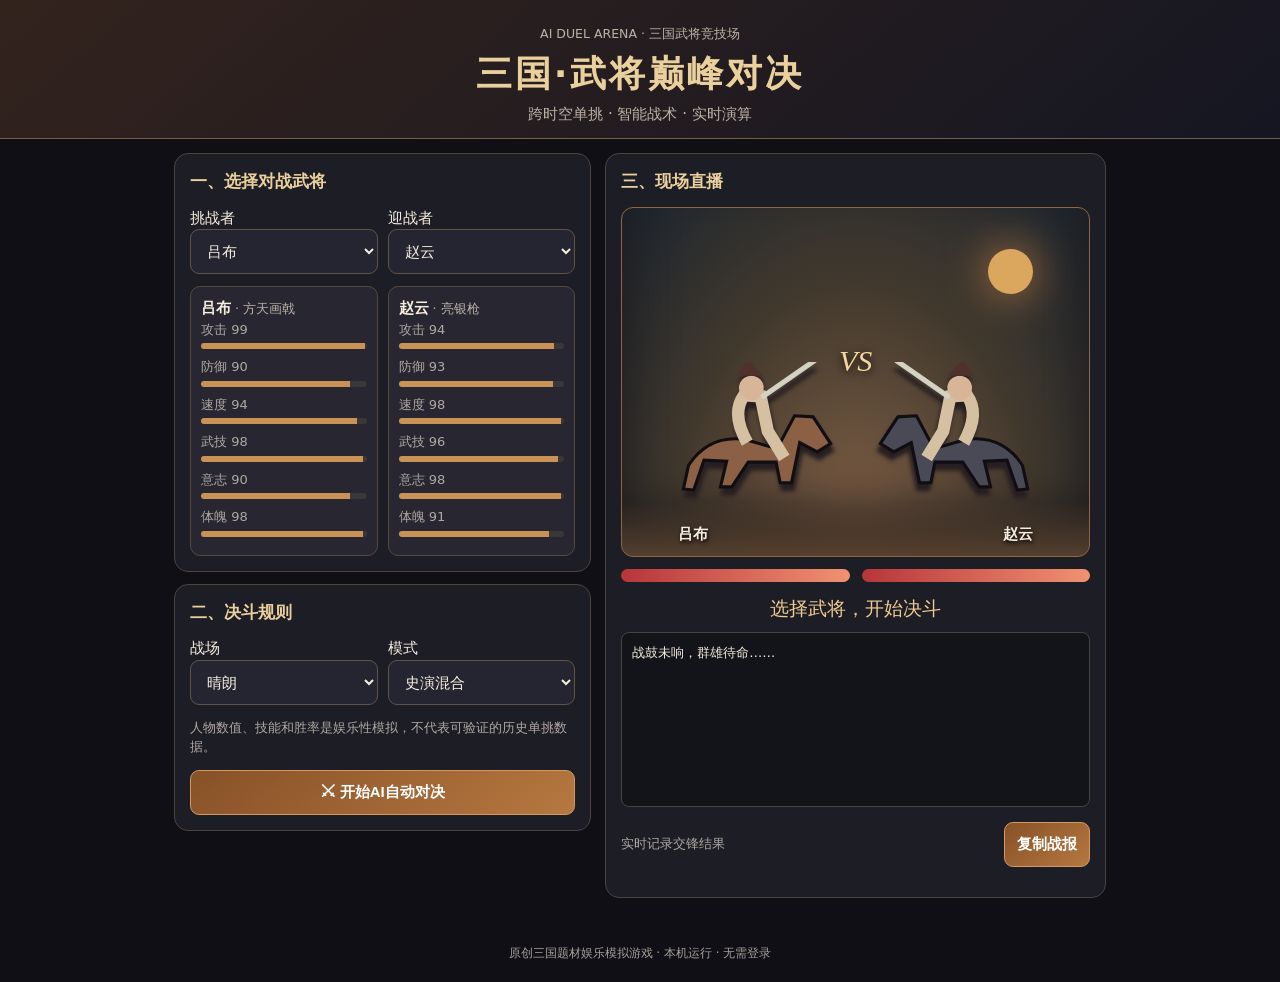
==== duel/index.html @ d3e24c06 "Publish Three Kingdoms AI duel mobile game under /duel" ====
<!doctype html><html lang="zh-CN"><meta charset="utf-8"><meta name="viewport" content="width=device-width,initial-scale=1,viewport-fit=cover"><meta name="theme-color" content="#101018"><title>三国·武将巅峰对决</title><style>
:root{color-scheme:dark;--gold:#ead09c;--edge:#716047}*{box-sizing:border-box}body{margin:0;background:#100f15;color:#f6eddf;font:15px/1.5 system-ui,"PingFang SC",sans-serif}header{padding:22px 16px 13px;text-align:center;background:linear-gradient(140deg,#33231d,#151622);border-bottom:1px solid var(--edge)}h1{font-size:clamp(24px,6vw,36px);margin:2px 0;color:var(--gold);letter-spacing:3px}small,.sub{color:#bcb3a5}.shell{max-width:960px;margin:auto;padding:14px}.panel{border:1px solid #4c433e;border-radius:14px;background:#1d1d26;padding:15px;margin-bottom:12px}h2{font-size:17px;margin:0 0 12px;color:var(--gold)}.pick{display:grid;grid-template-columns:1fr 1fr;gap:10px}select,button{width:100%;padding:12px;border-radius:9px;border:1px solid #615447;background:#252532;color:#f6eddf;font-size:15px}button{cursor:pointer;background:linear-gradient(140deg,#875128,#b67840);border-color:#d39960;color:#fff;font-weight:700}button:disabled{opacity:.5}.options{display:grid;grid-template-columns:repeat(2,1fr);gap:10px}.attrs{display:grid;grid-template-columns:repeat(2,1fr);gap:10px}.box{padding:10px;background:#272631;border:1px solid #55493e;border-radius:10px}.stat{height:6px;background:#3a3739;border-radius:8px;overflow:hidden;margin:4px 0 8px}.stat i{display:block;height:100%;background:#ca9255}.arena{position:relative;height:280px;overflow:hidden;border-radius:12px;border:1px solid #8c6840;background:radial-gradient(ellipse at 50% 100%,#866348,#42392d 55%,#1b242f);box-shadow:inset 0 -45px 50px #201b1b}.sun{position:absolute;right:12%;top:12%;width:45px;height:45px;background:#dba65d;border-radius:50%;box-shadow:0 0 45px #c78345}.mount{position:absolute;bottom:39px;width:130px;height:120px;transition:transform .22s}.left{left:10%}.right{right:10%;transform:scaleX(-1)}.mount svg{height:100%;width:100%;filter:drop-shadow(2px 7px 2px #261e20)}.mount.attack.left{transform:translateX(45px)}.mount.attack.right{transform:scaleX(-1) translateX(45px)}.mount.hit{filter:brightness(1.8) sepia(.3)}.dust{position:absolute;bottom:0;width:100%;height:54px;background:linear-gradient(transparent,#9c734b6b)}.vs{position:absolute;top:44%;left:50%;transform:translate(-50%,-50%);color:#f4d6a0;font:italic 30px Georgia,serif;text-shadow:0 2px 10px #000}.fightername{position:absolute;bottom:10px;font-weight:800;text-shadow:1px 2px 4px #000}.fightername.a{left:12%}.fightername.b{right:12%}.bars{display:grid;grid-template-columns:1fr 1fr;gap:12px;margin:12px 0}.hp{height:13px;background:#46383a;border-radius:10px;overflow:hidden}.hp i{display:block;height:100%;width:100%;background:linear-gradient(90deg,#b7353b,#f09271);transition:width .3s}.log{height:175px;overflow:auto;background:#12141a;border:1px solid #444;border-radius:8px;padding:10px;font-size:13px}.log p{margin:0 0 8px}.highlight{color:#f6cf91}.result{text-align:center;color:#f1cc92;font-size:19px;min-height:30px;margin:8px}.muted{color:#b0a9a2;font-size:13px}.row{display:flex;justify-content:space-between;gap:8px;align-items:center}.row button{width:auto}footer{text-align:center;padding:20px;color:#a6a09a;font-size:12px}@media(min-width:700px){.layout{display:grid;grid-template-columns:1fr 1.2fr;gap:14px}.arena{height:350px}.mount{width:175px;height:155px}}
</style><header><small>AI DUEL ARENA · 三国武将竞技场</small><h1>三国·武将巅峰对决</h1><div class="sub">跨时空单挑 · 智能战术 · 实时演算</div></header><main class="shell"><div class="layout"><section><div class="panel"><h2>一、选择对战武将</h2><div class="pick"><label>挑战者<select id="a"></select></label><label>迎战者<select id="b"></select></label></div><div class="attrs" id="attrs" style="margin-top:12px"></div></div><div class="panel"><h2>二、决斗规则</h2><div class="options"><label>战场<select id="weather"><option value="晴朗">晴朗</option><option value="风沙">风沙</option><option value="暴雨">暴雨</option><option value="雪原">雪原</option></select></label><label>模式<select id="mode"><option value="史演混合">史演混合</option><option value="演义传奇">演义传奇</option><option value="史实克制">史实克制</option></select></label></div><p class="muted">人物数值、技能和胜率是娱乐性模拟，不代表可验证的历史单挑数据。</p><button id="go">⚔ 开始AI自动对决</button></div></section><section><div class="panel"><h2>三、现场直播</h2><div class="arena"><div class="sun"></div><div class="mount left" id="f0"></div><div class="mount right" id="f1"></div><div class="vs">VS</div><div class="dust"></div><span class="fightername a" id="na"></span><span class="fightername b" id="nb"></span></div><div class="bars"><div><div id="hna"></div><div class="hp"><i id="hp0"></i></div><small id="st0"></small></div><div><div id="hnb"></div><div class="hp"><i id="hp1"></i></div><small id="st1"></small></div></div><div class="result" id="result">选择武将，开始决斗</div><div class="log" id="log"><p>战鼓未响，群雄待命……</p></div><p class="row"><span class="muted" id="summary">实时记录交锋结果</span><button id="copy">复制战报</button></p></div></section></div></main><footer>原创三国题材娱乐模拟游戏 · 本机运行 · 无需登录</footer><script>
const names=[["吕布",99,90,94,98,90,98,"方天画戟"],["关羽",96,91,83,98,95,94,"青龙偃月刀"],["张飞",97,85,87,95,91,97,"丈八蛇矛"],["赵云",94,93,98,96,98,91,"亮银枪"],["马超",94,88,96,94,92,93,"虎头湛金枪"],["黄忠",90,88,83,94,94,85,"凤嘴刀"],["典韦",96,87,79,93,97,98,"双铁戟"],["许褚",94,93,75,88,95,99,"大刀"],["孙策",91,88,91,91,91,91,"长枪"],["太史慈",90,90,89,92,95,90,"双戟"],["甘宁",90,84,95,92,92,88,"大刀"],["魏延",89,87,87,90,90,91,"长刀"]];const $=id=>document.getElementById(id);let busy=false,history=[],step=0,stats=[],p=[],winner=null;function pct(v){return Math.max(0,Math.min(100,v))}function unit(x){return names[+x]}function drawStats(){let a=unit($("a").value),b=unit($("b").value);$("na").textContent=a[0];$("nb").textContent=b[0];$("attrs").innerHTML=[a,b].map(g=>'<div class="box"><b>'+g[0]+'</b><small> · '+g[7]+'</small>'+["攻击","防御","速度","武技","意志","体魄"].map((n,i)=>'<div class="muted">'+n+' '+g[i+1]+'<div class="stat"><i style="width:'+g[i+1]+'%"></i></div></div>').join("")+'</div>').join("")}const horse=(color)=>'<svg viewBox="0 0 170 140"><path fill="'+color+'" stroke="#100e13" stroke-width="3" d="M19 95Q39 65 74 70L105 79 122 47 140 48 157 74 144 82 127 73 119 112 108 112 104 92 77 92 61 116 50 116 56 91 34 90 24 119 14 118Z"/><path d="M76 73Q60 45 73 27L89 28 96 62 112 88" stroke="#d5c0a2" fill="none" stroke-width="12"/><circle cx="80" cy="20" r="12" fill="#d7b596"/><path d="M65 8L77 -8 91 8Z" fill="#50322c"/><path d="M90 29L142 -7" stroke="#d3d2c5" stroke-width="5"/><path d="M140 -12L154 -21" stroke="#f3d5a1" stroke-width="3"/></svg>';$("f0").innerHTML=horse("#8b6045");$("f1").innerHTML=horse("#4a4a56");names.forEach((g,i)=>{["a","b"].forEach(k=>$(k).add(new Option(g[0],i)))});$("a").value=0;$("b").value=3;["a","b"].forEach(k=>$(k).onchange=drawStats);drawStats();function speak(t){history.push(t);$("log").insertAdjacentHTML("beforeend","<p>"+t+"</p>");$("log").scrollTop=$("log").scrollHeight}function refresh(){[0,1].forEach(i=>{let g=stats[i];$("hp"+i).style.width=p[i].hp+"%";$("st"+i).textContent="体力 "+Math.round(p[i].energy)+" · 交锋 "+p[i].strikes+" · 命中 "+p[i].hits;$("h"+(i===0?"na":"nb")).textContent=g[0]+" · "+Math.round(p[i].hp)+" HP"})}const delay=n=>new Promise(r=>setTimeout(r,n));async function battle(){if(busy)return;let a=unit($("a").value),b=unit($("b").value);if(a===b){$("result").textContent="请选择两位不同武将";return}busy=true;$("go").disabled=true;stats=[a,b];p=[{hp:100,energy:100,strikes:0,hits:0,blocks:0},{hp:100,energy:100,strikes:0,hits:0,blocks:0}];step=0;history=[];$("log").innerHTML="";$("result").textContent="战鼓擂动，双方策马而出";speak("⚔ "+a[0]+"（"+a[7]+"）对阵 "+b[0]+"（"+b[7]+"）");speak("战场："+$("weather").value+" · 规则："+$("mode").value);refresh();await delay(550);let max=32;while(p[0].hp>0&&p[1].hp>0&&step<max){step++;let at=step%2===1?0:1,de=1-at,g=stats[at],e=stats[de],f=$("f"+at);let speed=g[3],power=g[1],def=e[2],tech=g[4];let env=$("weather").value,mod=$("mode").value;let hit=pct(67+(tech-e[4])*.6+(speed-e[3])*.3-(env==="暴雨"?7:0)-(env==="风沙"?5:0))*.01;let blockChance=pct(12+(e[2]-g[1])*.5+(e[4]-g[4])*.25)*.01;let critChance=mod==="演义传奇"?.22:mod==="史实克制"?.07:.13;let special=Math.random()<.12&&p[at].energy>25;f.classList.add("attack");await delay(180);f.classList.remove("attack");p[at].strikes++;let t="第"+step+"合 · "+g[0]+" "+(special?"施展绝技，":"挥动"+g[7]+"，");if(Math.random()>hit){t+=e[0]+"侧身闪避！"}else if(Math.random()<blockChance){t+=e[0]+"成功招架！";p[de].blocks++}else{let dmg=Math.max(3,7+(power-def)*.19+Math.random()*10-(100-p[at].energy)*.055);if(Math.random()<critChance){dmg*=1.55;t+="重击命中，"}else t+="击中对手，";if(special){dmg*=1.36;p[at].energy-=14}p[de].hp=pct(p[de].hp-dmg);p[at].hits++;t+=e[0]+"受到 "+Math.round(dmg)+" 点伤害！";$("f"+de).classList.add("hit");setTimeout(()=>$("f"+de).classList.remove("hit"),210)}p[at].energy=pct(p[at].energy-3+Math.random()*2);p[de].energy=pct(p[de].energy-1);speak(t);refresh();await delay(430)}let win=p[0].hp===p[1].hp?-1:p[0].hp>p[1].hp?0:1;winner=win<0?"平局":stats[win][0]+"胜出";$("result").textContent="🏆 "+winner+"！";speak("【战斗结束】"+winner+"，共"+step+"回合。");$("summary").textContent=stats.map((g,i)=>g[0]+" 命中"+p[i].hits+"/"+p[i].strikes).join(" · ");busy=false;$("go").disabled=false} $("go").onclick=battle;$("copy").onclick=()=>{let s=history.join("\n");if(navigator.clipboard?.writeText){navigator.clipboard.writeText(s).then(()=>$("summary").textContent="战报已复制").catch(()=>fallback(s))}else fallback(s)};function fallback(s){let t=document.createElement("textarea");t.value=s;document.body.append(t);t.select();try{document.execCommand("copy");$("summary").textContent="战报已复制"}catch(e){$("summary").textContent="请手动复制战报"}t.remove()}
</script></html>
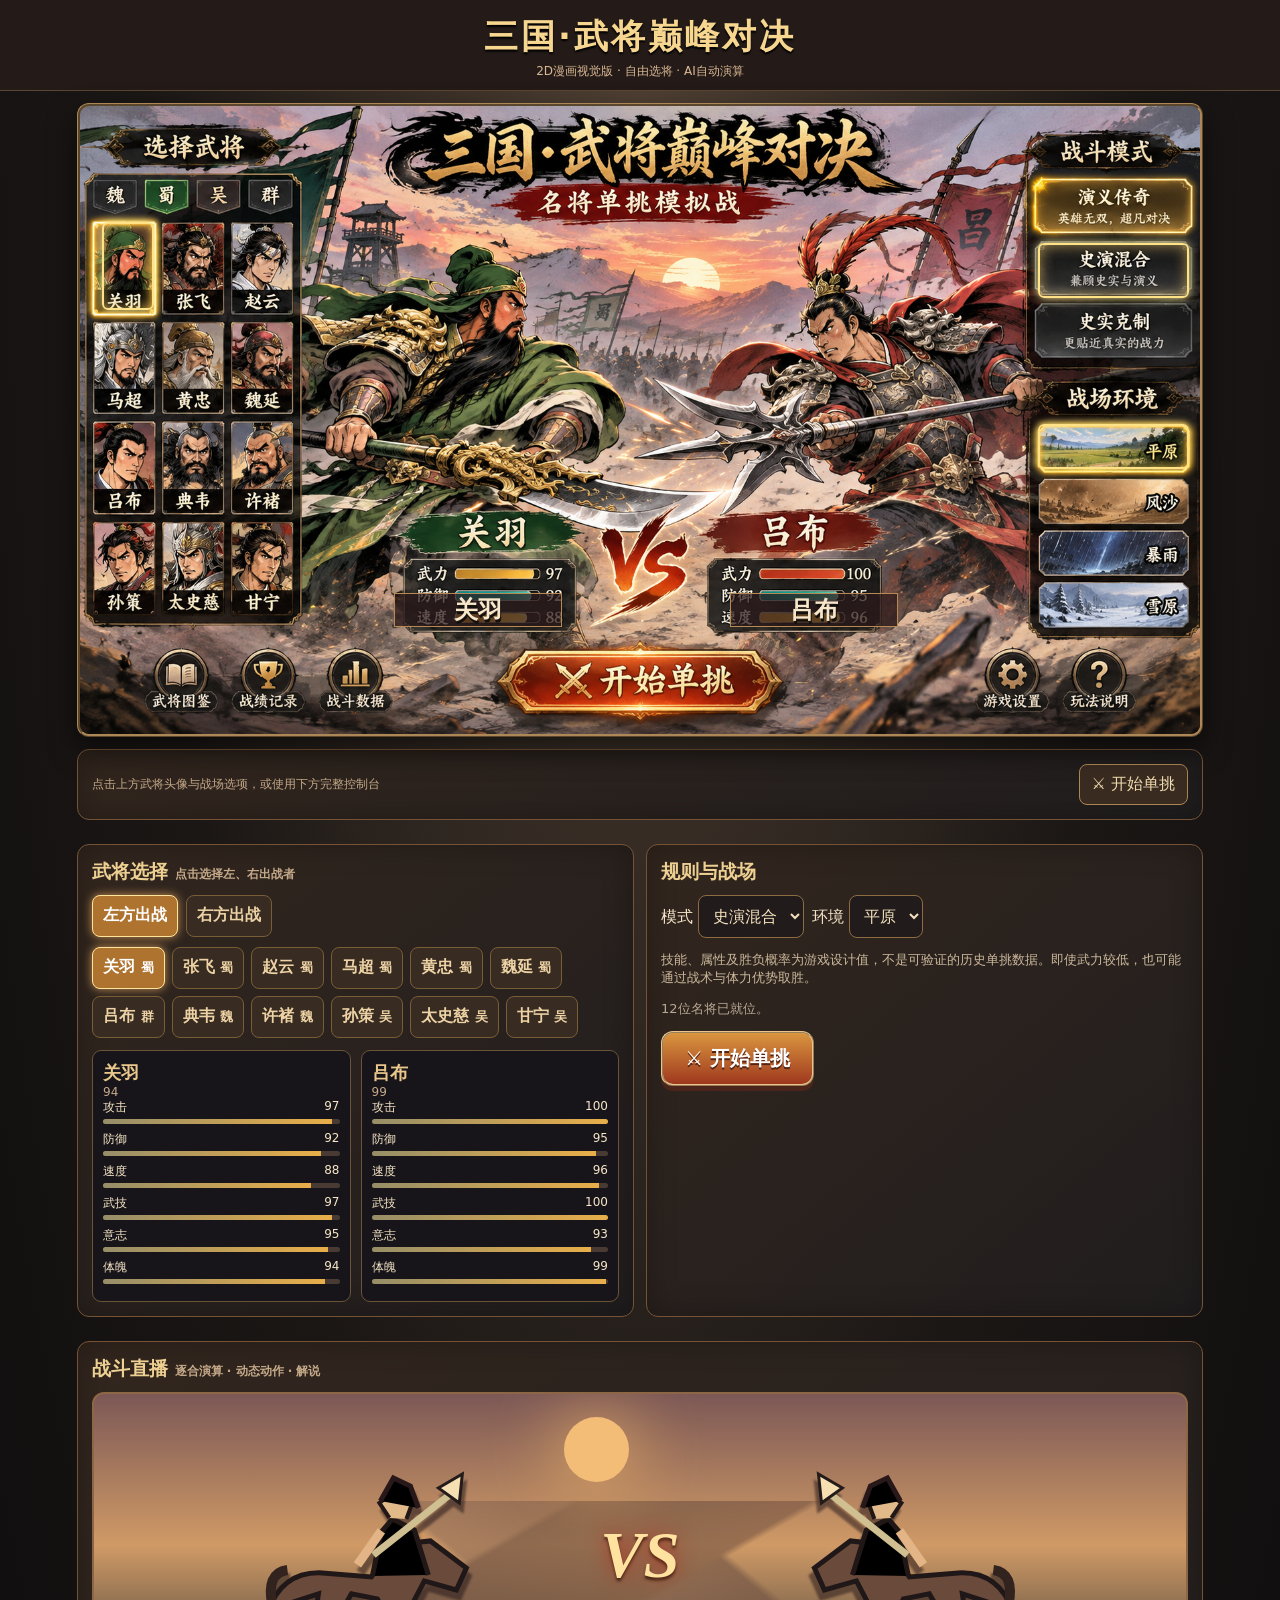
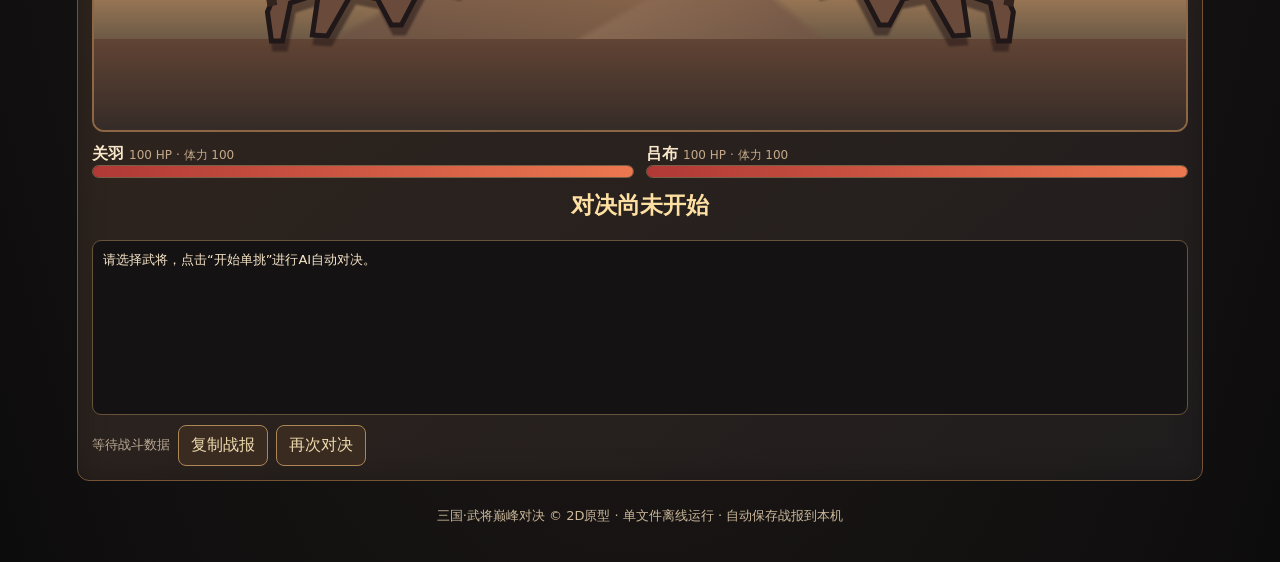
==== commit 6d353e9e: "Launch 2D illustrated mobile duel v2" ====
--- a/duel/index.html
+++ b/duel/index.html
@@ -1,5 +1,5 @@
-<!doctype html><html lang="zh-CN"><meta charset="utf-8"><meta name="viewport" content="width=device-width,initial-scale=1,viewport-fit=cover"><meta name="theme-color" content="#101018"><title>三国·武将巅峰对决</title><style>
-:root{color-scheme:dark;--gold:#ead09c;--edge:#716047}*{box-sizing:border-box}body{margin:0;background:#100f15;color:#f6eddf;font:15px/1.5 system-ui,"PingFang SC",sans-serif}header{padding:22px 16px 13px;text-align:center;background:linear-gradient(140deg,#33231d,#151622);border-bottom:1px solid var(--edge)}h1{font-size:clamp(24px,6vw,36px);margin:2px 0;color:var(--gold);letter-spacing:3px}small,.sub{color:#bcb3a5}.shell{max-width:960px;margin:auto;padding:14px}.panel{border:1px solid #4c433e;border-radius:14px;background:#1d1d26;padding:15px;margin-bottom:12px}h2{font-size:17px;margin:0 0 12px;color:var(--gold)}.pick{display:grid;grid-template-columns:1fr 1fr;gap:10px}select,button{width:100%;padding:12px;border-radius:9px;border:1px solid #615447;background:#252532;color:#f6eddf;font-size:15px}button{cursor:pointer;background:linear-gradient(140deg,#875128,#b67840);border-color:#d39960;color:#fff;font-weight:700}button:disabled{opacity:.5}.options{display:grid;grid-template-columns:repeat(2,1fr);gap:10px}.attrs{display:grid;grid-template-columns:repeat(2,1fr);gap:10px}.box{padding:10px;background:#272631;border:1px solid #55493e;border-radius:10px}.stat{height:6px;background:#3a3739;border-radius:8px;overflow:hidden;margin:4px 0 8px}.stat i{display:block;height:100%;background:#ca9255}.arena{position:relative;height:280px;overflow:hidden;border-radius:12px;border:1px solid #8c6840;background:radial-gradient(ellipse at 50% 100%,#866348,#42392d 55%,#1b242f);box-shadow:inset 0 -45px 50px #201b1b}.sun{position:absolute;right:12%;top:12%;width:45px;height:45px;background:#dba65d;border-radius:50%;box-shadow:0 0 45px #c78345}.mount{position:absolute;bottom:39px;width:130px;height:120px;transition:transform .22s}.left{left:10%}.right{right:10%;transform:scaleX(-1)}.mount svg{height:100%;width:100%;filter:drop-shadow(2px 7px 2px #261e20)}.mount.attack.left{transform:translateX(45px)}.mount.attack.right{transform:scaleX(-1) translateX(45px)}.mount.hit{filter:brightness(1.8) sepia(.3)}.dust{position:absolute;bottom:0;width:100%;height:54px;background:linear-gradient(transparent,#9c734b6b)}.vs{position:absolute;top:44%;left:50%;transform:translate(-50%,-50%);color:#f4d6a0;font:italic 30px Georgia,serif;text-shadow:0 2px 10px #000}.fightername{position:absolute;bottom:10px;font-weight:800;text-shadow:1px 2px 4px #000}.fightername.a{left:12%}.fightername.b{right:12%}.bars{display:grid;grid-template-columns:1fr 1fr;gap:12px;margin:12px 0}.hp{height:13px;background:#46383a;border-radius:10px;overflow:hidden}.hp i{display:block;height:100%;width:100%;background:linear-gradient(90deg,#b7353b,#f09271);transition:width .3s}.log{height:175px;overflow:auto;background:#12141a;border:1px solid #444;border-radius:8px;padding:10px;font-size:13px}.log p{margin:0 0 8px}.highlight{color:#f6cf91}.result{text-align:center;color:#f1cc92;font-size:19px;min-height:30px;margin:8px}.muted{color:#b0a9a2;font-size:13px}.row{display:flex;justify-content:space-between;gap:8px;align-items:center}.row button{width:auto}footer{text-align:center;padding:20px;color:#a6a09a;font-size:12px}@media(min-width:700px){.layout{display:grid;grid-template-columns:1fr 1.2fr;gap:14px}.arena{height:350px}.mount{width:175px;height:155px}}
-</style><header><small>AI DUEL ARENA · 三国武将竞技场</small><h1>三国·武将巅峰对决</h1><div class="sub">跨时空单挑 · 智能战术 · 实时演算</div></header><main class="shell"><div class="layout"><section><div class="panel"><h2>一、选择对战武将</h2><div class="pick"><label>挑战者<select id="a"></select></label><label>迎战者<select id="b"></select></label></div><div class="attrs" id="attrs" style="margin-top:12px"></div></div><div class="panel"><h2>二、决斗规则</h2><div class="options"><label>战场<select id="weather"><option value="晴朗">晴朗</option><option value="风沙">风沙</option><option value="暴雨">暴雨</option><option value="雪原">雪原</option></select></label><label>模式<select id="mode"><option value="史演混合">史演混合</option><option value="演义传奇">演义传奇</option><option value="史实克制">史实克制</option></select></label></div><p class="muted">人物数值、技能和胜率是娱乐性模拟，不代表可验证的历史单挑数据。</p><button id="go">⚔ 开始AI自动对决</button></div></section><section><div class="panel"><h2>三、现场直播</h2><div class="arena"><div class="sun"></div><div class="mount left" id="f0"></div><div class="mount right" id="f1"></div><div class="vs">VS</div><div class="dust"></div><span class="fightername a" id="na"></span><span class="fightername b" id="nb"></span></div><div class="bars"><div><div id="hna"></div><div class="hp"><i id="hp0"></i></div><small id="st0"></small></div><div><div id="hnb"></div><div class="hp"><i id="hp1"></i></div><small id="st1"></small></div></div><div class="result" id="result">选择武将，开始决斗</div><div class="log" id="log"><p>战鼓未响，群雄待命……</p></div><p class="row"><span class="muted" id="summary">实时记录交锋结果</span><button id="copy">复制战报</button></p></div></section></div></main><footer>原创三国题材娱乐模拟游戏 · 本机运行 · 无需登录</footer><script>
-const names=[["吕布",99,90,94,98,90,98,"方天画戟"],["关羽",96,91,83,98,95,94,"青龙偃月刀"],["张飞",97,85,87,95,91,97,"丈八蛇矛"],["赵云",94,93,98,96,98,91,"亮银枪"],["马超",94,88,96,94,92,93,"虎头湛金枪"],["黄忠",90,88,83,94,94,85,"凤嘴刀"],["典韦",96,87,79,93,97,98,"双铁戟"],["许褚",94,93,75,88,95,99,"大刀"],["孙策",91,88,91,91,91,91,"长枪"],["太史慈",90,90,89,92,95,90,"双戟"],["甘宁",90,84,95,92,92,88,"大刀"],["魏延",89,87,87,90,90,91,"长刀"]];const $=id=>document.getElementById(id);let busy=false,history=[],step=0,stats=[],p=[],winner=null;function pct(v){return Math.max(0,Math.min(100,v))}function unit(x){return names[+x]}function drawStats(){let a=unit($("a").value),b=unit($("b").value);$("na").textContent=a[0];$("nb").textContent=b[0];$("attrs").innerHTML=[a,b].map(g=>'<div class="box"><b>'+g[0]+'</b><small> · '+g[7]+'</small>'+["攻击","防御","速度","武技","意志","体魄"].map((n,i)=>'<div class="muted">'+n+' '+g[i+1]+'<div class="stat"><i style="width:'+g[i+1]+'%"></i></div></div>').join("")+'</div>').join("")}const horse=(color)=>'<svg viewBox="0 0 170 140"><path fill="'+color+'" stroke="#100e13" stroke-width="3" d="M19 95Q39 65 74 70L105 79 122 47 140 48 157 74 144 82 127 73 119 112 108 112 104 92 77 92 61 116 50 116 56 91 34 90 24 119 14 118Z"/><path d="M76 73Q60 45 73 27L89 28 96 62 112 88" stroke="#d5c0a2" fill="none" stroke-width="12"/><circle cx="80" cy="20" r="12" fill="#d7b596"/><path d="M65 8L77 -8 91 8Z" fill="#50322c"/><path d="M90 29L142 -7" stroke="#d3d2c5" stroke-width="5"/><path d="M140 -12L154 -21" stroke="#f3d5a1" stroke-width="3"/></svg>';$("f0").innerHTML=horse("#8b6045");$("f1").innerHTML=horse("#4a4a56");names.forEach((g,i)=>{["a","b"].forEach(k=>$(k).add(new Option(g[0],i)))});$("a").value=0;$("b").value=3;["a","b"].forEach(k=>$(k).onchange=drawStats);drawStats();function speak(t){history.push(t);$("log").insertAdjacentHTML("beforeend","<p>"+t+"</p>");$("log").scrollTop=$("log").scrollHeight}function refresh(){[0,1].forEach(i=>{let g=stats[i];$("hp"+i).style.width=p[i].hp+"%";$("st"+i).textContent="体力 "+Math.round(p[i].energy)+" · 交锋 "+p[i].strikes+" · 命中 "+p[i].hits;$("h"+(i===0?"na":"nb")).textContent=g[0]+" · "+Math.round(p[i].hp)+" HP"})}const delay=n=>new Promise(r=>setTimeout(r,n));async function battle(){if(busy)return;let a=unit($("a").value),b=unit($("b").value);if(a===b){$("result").textContent="请选择两位不同武将";return}busy=true;$("go").disabled=true;stats=[a,b];p=[{hp:100,energy:100,strikes:0,hits:0,blocks:0},{hp:100,energy:100,strikes:0,hits:0,blocks:0}];step=0;history=[];$("log").innerHTML="";$("result").textContent="战鼓擂动，双方策马而出";speak("⚔ "+a[0]+"（"+a[7]+"）对阵 "+b[0]+"（"+b[7]+"）");speak("战场："+$("weather").value+" · 规则："+$("mode").value);refresh();await delay(550);let max=32;while(p[0].hp>0&&p[1].hp>0&&step<max){step++;let at=step%2===1?0:1,de=1-at,g=stats[at],e=stats[de],f=$("f"+at);let speed=g[3],power=g[1],def=e[2],tech=g[4];let env=$("weather").value,mod=$("mode").value;let hit=pct(67+(tech-e[4])*.6+(speed-e[3])*.3-(env==="暴雨"?7:0)-(env==="风沙"?5:0))*.01;let blockChance=pct(12+(e[2]-g[1])*.5+(e[4]-g[4])*.25)*.01;let critChance=mod==="演义传奇"?.22:mod==="史实克制"?.07:.13;let special=Math.random()<.12&&p[at].energy>25;f.classList.add("attack");await delay(180);f.classList.remove("attack");p[at].strikes++;let t="第"+step+"合 · "+g[0]+" "+(special?"施展绝技，":"挥动"+g[7]+"，");if(Math.random()>hit){t+=e[0]+"侧身闪避！"}else if(Math.random()<blockChance){t+=e[0]+"成功招架！";p[de].blocks++}else{let dmg=Math.max(3,7+(power-def)*.19+Math.random()*10-(100-p[at].energy)*.055);if(Math.random()<critChance){dmg*=1.55;t+="重击命中，"}else t+="击中对手，";if(special){dmg*=1.36;p[at].energy-=14}p[de].hp=pct(p[de].hp-dmg);p[at].hits++;t+=e[0]+"受到 "+Math.round(dmg)+" 点伤害！";$("f"+de).classList.add("hit");setTimeout(()=>$("f"+de).classList.remove("hit"),210)}p[at].energy=pct(p[at].energy-3+Math.random()*2);p[de].energy=pct(p[de].energy-1);speak(t);refresh();await delay(430)}let win=p[0].hp===p[1].hp?-1:p[0].hp>p[1].hp?0:1;winner=win<0?"平局":stats[win][0]+"胜出";$("result").textContent="🏆 "+winner+"！";speak("【战斗结束】"+winner+"，共"+step+"回合。");$("summary").textContent=stats.map((g,i)=>g[0]+" 命中"+p[i].hits+"/"+p[i].strikes).join(" · ");busy=false;$("go").disabled=false} $("go").onclick=battle;$("copy").onclick=()=>{let s=history.join("\n");if(navigator.clipboard?.writeText){navigator.clipboard.writeText(s).then(()=>$("summary").textContent="战报已复制").catch(()=>fallback(s))}else fallback(s)};function fallback(s){let t=document.createElement("textarea");t.value=s;document.body.append(t);t.select();try{document.execCommand("copy");$("summary").textContent="战报已复制"}catch(e){$("summary").textContent="请手动复制战报"}t.remove()}
-</script></html>+<!doctype html><html lang="zh-CN"><head><meta charset="utf-8"><meta name="viewport" content="width=device-width, initial-scale=1, viewport-fit=cover"><meta name="theme-color" content="#211711"><title>三国·武将巅峰对决 — 2D漫画版</title><style>
+:root{--gold:#eed092;--amber:#bd7535;--paper:#f0d8af;--bg:#18120e;--ink:#140d0a}*{box-sizing:border-box}html{scroll-behavior:smooth}body{background:radial-gradient(ellipse at 50% 0,#514134,#1b1715 55%,#0d0c0d);color:#f7e6c9;margin:0;font-family:system-ui,-apple-system,'PingFang SC','Microsoft YaHei',sans-serif}.top{padding:14px 12px 10px;text-align:center;border-bottom:1px solid #5a4632;background:#241b18}.top h1{color:#f7d690;text-shadow:0 2px 2px #000;margin:0;font-size:clamp(20px,4vw,34px);letter-spacing:3px}.top small{font-size:12px;color:#d9b893}.wrap{max-width:1150px;margin:auto;padding:12px}.hero{border:3px ridge #ad8856;box-shadow:0 12px 28px #0008;position:relative;aspect-ratio:1672/941;background:#32251d;overflow:hidden;border-radius:12px}.hero img{display:block;width:100%;height:100%}.hotspot{position:absolute;border:2px solid transparent;border-radius:6px;background:transparent;cursor:pointer;touch-action:manipulation}.hotspot:focus-visible,.hotspot:hover{outline:2px solid #ffda74;outline-offset:0;background:#ffe59a2a}.hotspot.selected{border:2px solid #ffe188;box-shadow:inset 0 0 14px #ffd46d99,0 0 10px #fff39b}.hero .overlay-name{position:absolute;bottom:17%;font-weight:900;font-size:clamp(10px,2vw,24px);padding:0 12px;min-width:15%;text-align:center;text-shadow:1px 3px #14100e;background:#2b191abb;border:1px solid #b68a52;pointer-events:none}.overlay-name.left{left:28%}.overlay-name.right{right:27%}.panel{background:linear-gradient(140deg,#32261e,#201d1e);border:1px solid #765334;border-radius:12px;padding:14px;box-shadow:inset 0 0 30px #0004;margin:12px 0}h2{margin:0 0 10px;color:var(--gold);font-size:19px}.sub{font-size:12px;color:#c4a989}.controls{display:grid;grid-template-columns:1fr 1fr;gap:12px}.hero-picker{display:flex;flex-wrap:wrap;gap:7px}.chip{border:1px solid #795d37;color:#ecd2a4;background:#382b22;min-height:42px;padding:7px 10px;border-radius:8px;font-weight:600;cursor:pointer}.chip.selected{background:#af7330;border-color:#ffe49b;color:#fff;box-shadow:0 0 10px #c59053}.chip:disabled{opacity:.5}.statgrid{display:grid;grid-template-columns:1fr 1fr;gap:10px}.statbox{background:#171519;border:1px solid #6b5337;border-radius:9px;padding:10px}.statbox b{font-size:18px;color:#eac78c}.statrow{display:flex;justify-content:space-between;font-size:12px}.meter{height:5px;border-radius:10px;background:#493b34;margin:3px 0 7px;overflow:hidden}.meter i{display:block;height:100%;background:linear-gradient(90deg,#968e68,#e8ae49)}button{font:inherit;cursor:pointer}.primary{background:linear-gradient(#da963f,#9f381e);border:2px ridge #eac48c;color:white;font-size:20px;font-weight:900;text-shadow:0 2px #542313;min-height:55px;padding:12px 22px;border-radius:12px;box-shadow:0 5px 0 #4b241a;touch-action:manipulation}.primary:disabled{opacity:.5;cursor:not-allowed}.actionrow{display:flex;gap:8px;flex-wrap:wrap;align-items:center}.outline{background:#3a2b21;color:#eedaad;border:1px solid #ac8654;padding:9px 12px;border-radius:8px}select{font:inherit;background:#211b1c;color:#f5e2bb;padding:10px;border:1px solid #8d6c41;border-radius:8px;max-width:100%}.view{position:relative;height:340px;overflow:hidden;border:2px solid #8d6745;border-radius:12px;background:linear-gradient(#7c5856 0%,#d09a66 45%,#655544 75%,#33261f)}.view:before{content:'';position:absolute;left:0;right:0;bottom:23%;height:45%;background:linear-gradient(150deg,transparent 35%,#6e5143 36%,#7c5944 53%,transparent 54%),linear-gradient(40deg,transparent 37%,#98735a 38%,#745546 58%,transparent 59%);opacity:.65}.sun{position:absolute;top:7%;left:43%;height:65px;width:65px;background:#f3bd77;border-radius:100%;box-shadow:0 0 70px #f5ba69}.ground{position:absolute;bottom:0;left:0;right:0;height:27%;background:linear-gradient(#614434,#352b27)}.warrior{position:absolute;bottom:22%;width:40%;height:58%;transition:transform .25s,filter .15s;filter:drop-shadow(3px 8px 1px #23171888)}.warrior.left{left:5%}.warrior.right{right:5%;transform:scaleX(-1)}.warrior.right.attacking{transform:scaleX(-1) translateX(34px)}.warrior.left.attacking{transform:translateX(34px)}.warrior.hit{filter:brightness(1.85) drop-shadow(0 0 12px #ffdea4)}.warrior svg{width:100%;height:100%;overflow:visible}.vs{position:absolute;left:50%;top:48%;transform:translate(-50%,-50%);font:bold italic clamp(32px,7vw,65px) Georgia,serif;color:#ffe1a0;text-shadow:0 0 20px #ad3725,0 3px 3px #321}.announce{text-align:center;color:#ffe0a3;font-size:23px;font-weight:900;min-height:42px;margin:8px 0}.bars{display:grid;grid-template-columns:1fr 1fr;gap:12px;margin:12px 0}.bar{height:13px;background:#392b2d;border:1px solid #776045;border-radius:15px;overflow:hidden}.bar i{display:block;width:100%;height:100%;background:linear-gradient(90deg,#b03836,#ec7850);transition:width .2s}.log{height:175px;background:#141213;border:1px solid #66533a;border-radius:9px;overflow:auto;padding:10px;font-size:13px}.log p{margin:0 0 8px}.tag{border:1px solid #836640;color:#e7c897;border-radius:10px;padding:3px 8px;font-size:12px;display:inline-block;margin:3px}.status{font-size:13px;color:#b9a893}.minitip{font-size:13px;color:#cbb89b}.hide{display:none!important}@media(max-width:690px){.wrap{padding:7px}.hero{border-width:1px;border-radius:4px}.hero .overlay-name{display:none}.controls{grid-template-columns:1fr}.panel{padding:12px;margin:8px 0}.view{height:250px}.warrior{width:44%;height:60%}.hero .hotspot{border-radius:1px}.top h1{font-size:23px}.primary{width:100%}}
+</style></head><body><header class="top"><h1>三国·武将巅峰对决</h1><small>2D漫画视觉版 · 自由选将 · AI自动演算</small></header><main class="wrap"><section class="hero" aria-label="2D三国对决美术主界面"><img src="[data-uri]" alt="关羽与吕布在三国战场交锋的手绘2D游戏视觉稿" id="art"><div id="hotspots"></div><div class="overlay-name left" id="labelA">关羽</div><div class="overlay-name right" id="labelB">吕布</div></section><div class="panel"><div class="actionrow" style="justify-content:space-between"><span class="sub">点击上方武将头像与战场选项，或使用下方完整控制台</span><button class="outline" id="jump">⚔ 开始单挑</button></div></div><div class="controls"><section class="panel"><h2>武将选择 <span class="sub">点击选择左、右出战者</span></h2><div class="actionrow" style="margin-bottom:10px"><button class="chip selected" id="sideA">左方出战</button><button class="chip" id="sideB">右方出战</button></div><div class="hero-picker" id="roster"></div><div class="statgrid" id="stats" style="margin-top:12px"></div></section><section class="panel"><h2>规则与战场</h2><div class="actionrow"><label>模式 <select id="mode"><option>演义传奇</option><option selected>史演混合</option><option>史实克制</option></select></label><label>环境 <select id="weather"><option selected>平原</option><option>风沙</option><option>暴雨</option><option>雪原</option></select></label></div><p class="minitip">技能、属性及胜负概率为游戏设计值，不是可验证的历史单挑数据。即使武力较低，也可能通过战术与体力优势取胜。</p><p id="battleStatus" class="status">12位名将已就位。</p><button class="primary" id="start">⚔ 开始单挑</button></section></div><section class="panel" id="battle"><h2>战斗直播 <span class="sub">逐合演算 · 动态动作 · 解说</span></h2><div class="view"><div class="sun"></div><div class="ground"></div><div id="fighter0" class="warrior left"></div><div id="fighter1" class="warrior right"></div><div class="vs">VS</div></div><div class="bars"><div><b id="nm0">关羽</b> <span id="st0" class="sub"></span><div class="bar"><i id="hp0"></i></div></div><div><b id="nm1">吕布</b> <span id="st1" class="sub"></span><div class="bar"><i id="hp1"></i></div></div></div><div class="announce" id="result">对决尚未开始</div><div class="log" id="log"><p>请选择武将，点击“开始单挑”进行AI自动对决。</p></div><div class="actionrow" style="margin-top:10px"><span class="status" id="analysis">等待战斗数据</span><button class="outline" id="copy">复制战报</button><button class="outline" id="rematch">再次对决</button></div></section><footer class="minitip" style="text-align:center;padding:14px 0 25px">三国·武将巅峰对决 © 2D原型 · 单文件离线运行 · 自动保存战报到本机</footer></main><script src="./assets/art-00.js"></script><script src="./assets/art-01.js"></script><script src="./assets/art-02.js"></script><script src="./assets/art-03.js"></script><script src="./assets/art-04.js"></script><script src="./assets/art-05.js"></script><script src="./assets/art-06.js"></script><script src="./assets/art-07.js"></script><script src="./assets/art-08.js"></script><script src="./assets/art-09.js"></script><script src="./assets/art-10.js"></script><script src="./assets/art-11.js"></script><script src="./assets/art-12.js"></script><script src="./assets/art-13.js"></script><script src="./assets/art-14.js"></script><script src="./assets/art-15.js"></script><script src="./assets/art-16.js"></script><script src="./assets/art-17.js"></script><script>document.getElementById('art').src='data:image/png;base64,'+(window.__duelArt||[]).join('');delete window.__duelArt;</script><script>
+'use strict';const heroes=[['关羽','蜀',97,92,88,97,95,94,'青龙偃月刀','#376b49'],['张飞','蜀',97,85,86,93,93,98,'丈八蛇矛','#4d5f40'],['赵云','蜀',94,93,98,96,98,91,'亮银枪','#76969d'],['马超','蜀',95,88,96,94,92,93,'虎头枪','#8c99ad'],['黄忠','蜀',90,88,83,94,94,85,'凤嘴刀','#a89065'],['魏延','蜀',89,87,87,90,90,91,'长刀','#744c3d'],['吕布','群',100,95,96,100,93,99,'方天画戟','#a72e2e'],['典韦','魏',96,87,79,93,97,98,'双铁戟','#6a5557'],['许褚','魏',94,93,75,88,95,99,'大刀','#9e744b'],['孙策','吴',91,88,91,91,91,91,'长枪','#a94f3b'],['太史慈','吴',90,90,89,92,95,90,'双戟','#647c85'],['甘宁','吴',90,84,95,92,92,88,'长刀','#8d5e54']];const $=id=>document.getElementById(id);let selection=[0,6],target=0,busy=false,battleLog=[],lastStats=[];const stats=['攻击','防御','速度','武技','意志','体魄'];function setTarget(i){target=i;$('sideA').classList.toggle('selected',i===0);$('sideB').classList.toggle('selected',i===1);render()}function choose(i){if(busy)return;if(selection[1-target]===i){selection[1-target]=selection[target]}selection[target]=i;render()}function render(){for(let s=0;s<2;s++){$('label'+(s?'B':'A')).textContent=heroes[selection[s]][0];$('nm'+s).textContent=heroes[selection[s]][0];$('fighter'+s).innerHTML=warriorSvg(heroes[selection[s]][8])}let html='';heroes.forEach((h,i)=>{let active=selection[target]===i;html+='<button type="button" data-i="'+i+'" class="chip '+(active?'selected':'')+'">'+h[0]+' <small>'+h[1]+'</small></button>'});$('roster').innerHTML=html;$('roster').querySelectorAll('button').forEach(b=>b.onclick=()=>choose(+b.dataset.i));$('stats').innerHTML=selection.map(s=>{let h=heroes[s];return '<div class="statbox"><b>'+h[0]+'</b><div class="sub">'+h[7]+'</div>'+stats.map((name,i)=>'<div class="statrow"><span>'+name+'</span><span>'+h[i+2]+'</span></div><div class="meter"><i style="width:'+h[i+2]+'%"></i></div>').join('')+'</div>'}).join('');markHotspots()}function warriorSvg(c){return '<svg viewBox="0 0 220 195" aria-hidden="true"><path d="M10 151 Q25 110 65 112 L114 116 137 84 173 80 209 107 199 129 167 120 144 164 134 164 120 138 94 133 70 175 55 174 61 133 33 142 25 180 14 180Z" fill="#6a4b3b" stroke="#201719" stroke-width="5"/><path d="M115 115L124 71 135 58 157 69 171 114" fill="'+c+'" stroke="#211716" stroke-width="5"/><path d="M132 57 L122 42 142 27 155 42 149 58" fill="#e2b989" stroke="#211716" stroke-width="4"/><path d="M123 40 L136 17 153 25 161 47" fill="'+c+'" stroke="#28181a" stroke-width="5"/><path d="M116 94L192 34" stroke="#cfbf91" stroke-width="7"/><path d="M181 27L205 13 202 42Z" fill="#f6dfb2" stroke="#241b1b" stroke-width="3"/><path d="M124 70L100 104" stroke="#e2b486" stroke-width="9"/><path d="M15 145 Q8 112 30 109" fill="none" stroke="#32231f" stroke-width="10"/></svg>'}function markHotspots(){let positions=[[.02,.185,.046,.14],[.077,.185,.046,.14],[.132,.185,.046,.14],[.02,.344,.046,.14],[.077,.344,.046,.14],[.132,.344,.046,.14],[.02,.502,.046,.14],[.077,.502,.046,.14],[.132,.502,.046,.14],[.02,.66,.046,.14],[.077,.66,.046,.14],[.132,.66,.046,.14]];let mapped=[0,1,2,3,4,5,6,7,8,9,10,11];let arr=positions.map((r,j)=>({r:r,fn:()=>choose(mapped[j]),title:'选择'+heroes[mapped[j]][0]}));let modes=['演义传奇','史演混合','史实克制'];modes.forEach((m,j)=>arr.push({r:[.855,.115+j*.103,.135,.088],fn:()=>{$('mode').value=m;markHotspots()},title:m,key:'m'+m}));let weathers=['平原','风沙','暴雨','雪原'];weathers.forEach((w,j)=>arr.push({r:[.855,.506+j*.08,.135,.073],fn:()=>{$('weather').value=w;markHotspots()},title:w,key:'w'+w}));arr.push({r:[.38,.855,.24,.102],fn:()=>start(),title:'开始单挑'});let wrap=$('hotspots');wrap.replaceChildren();arr.forEach((o,i)=>{let b=document.createElement('button');b.className='hotspot';let [x,y,w,h]=o.r;Object.assign(b.style,{left:x*100+'%',top:y*100+'%',width:w*100+'%',height:h*100+'%'});b.setAttribute('aria-label',o.title);b.title=o.title;b.onclick=o.fn;if(o.key){if(o.key[0]==='m'&&$('mode').value===o.key.slice(1)||o.key[0]==='w'&&$('weather').value===o.key.slice(1))b.classList.add('selected')}else if(i<12 && selection[target]===i)b.classList.add('selected');wrap.append(b)})}function append(t){battleLog.push(t);let p=document.createElement('p');p.textContent=t;$('log').append(p);$('log').scrollTop=$('log').scrollHeight}function refresh(s){for(let i=0;i<2;i++){$('hp'+i).style.width=s[i].hp+'%';$('st'+i).textContent=Math.round(s[i].hp)+' HP · 体力 '+Math.round(s[i].energy)}}const sleep=t=>new Promise(r=>setTimeout(r,t));async function start(){if(busy)return;if(selection[0]===selection[1]){alert('请选择两位不同武将');return}busy=true;$('start').disabled=true;$('battle').scrollIntoView({behavior:'smooth',block:'start'});let h=selection.map(i=>heroes[i]);let s=[{hp:100,energy:100,attack:0,hits:0,defends:0},{hp:100,energy:100,attack:0,hits:0,defends:0}];$('log').replaceChildren();battleLog=[];$('result').textContent='战鼓齐鸣 · 双方交锋';append(h[0][0]+' 对阵 '+h[1][0]+'，战场：'+$('weather').value+'，模式：'+$('mode').value);let rounds=0;refresh(s);while(rounds<34&&s[0].hp>0&&s[1].hp>0){let at=rounds%2,def=1-at,a=h[at],b=h[def],w=$('weather').value,mode=$('mode').value;rounds++;s[at].attack++;let action=Math.random(),special=action<.14&&s[at].energy>25;let hit=.67+(a[5]-b[5])*.007+(a[4]-b[4])*.003-(w==='暴雨'?.06:w==='风沙'?.045:0);let block=.12+(b[3]-a[2])*.006+(b[5]-a[5])*.002;let text='第'+rounds+'合：'+a[0]+' '+(special?'使出绝招，':'纵马挥舞'+a[7]+'，');let fighter=$('fighter'+at);fighter.classList.add('attacking');await sleep(140);fighter.classList.remove('attacking');if(Math.random()>hit)text+=b[0]+'迅速闪开！';else if(Math.random()<block){text+=b[0]+'成功招架！';s[def].defends++}else{let dmg=Math.max(3,7+(a[2]-b[3])*.2+Math.random()*10-(100-s[at].energy)*.04);let crit=Math.random()<(mode==='演义传奇'?.25:mode==='史实克制'?.07:.14);if(crit){dmg*=1.55;text+='重击！'}if(special){dmg*=1.3;s[at].energy-=12}dmg=Math.round(dmg);s[def].hp=Math.max(0,s[def].hp-dmg);s[at].hits++;text+=b[0]+'受到'+dmg+'点伤害。';$('fighter'+def).classList.add('hit');setTimeout(()=>$('fighter'+def).classList.remove('hit'),180)}s[at].energy=Math.max(0,s[at].energy-3);s[def].energy=Math.max(0,s[def].energy-1);append(text);refresh(s);await sleep(380)}let win=s[0].hp===s[1].hp?-1:s[0].hp>s[1].hp?0:1;let conclusion=win===-1?'平局':h[win][0]+'获胜';$('result').textContent='🏆 '+conclusion;append('战斗结束：'+conclusion+'，共'+rounds+'合。');$('analysis').textContent=h.map((v,i)=>v[0]+' 命中'+s[i].hits+'/'+s[i].attack).join(' · ');try{localStorage.setItem('sg-duel-last',JSON.stringify({when:new Date().toISOString(),title:conclusion,log:battleLog}))}catch(e){}busy=false;$('start').disabled=false}function copy(){let t=battleLog.join('\n');if(!t)return;if(navigator.clipboard?.writeText){navigator.clipboard.writeText(t).then(()=>$('analysis').textContent='战报已复制').catch(()=>fallback(t))}else fallback(t)}function fallback(t){let x=document.createElement('textarea');x.value=t;document.body.append(x);x.select();try{document.execCommand('copy');$('analysis').textContent='战报已复制'}catch(e){$('analysis').textContent='请选择复制日志'}x.remove()}$('sideA').onclick=()=>setTarget(0);$('sideB').onclick=()=>setTarget(1);$('start').onclick=start;$('jump').onclick=()=>document.querySelector('.controls').scrollIntoView({behavior:'smooth'});$('copy').onclick=copy;$('rematch').onclick=start;['weather','mode'].forEach(k=>$(k).onchange=markHotspots);render();refresh([{hp:100,energy:100},{hp:100,energy:100}]);
+</script></body></html>
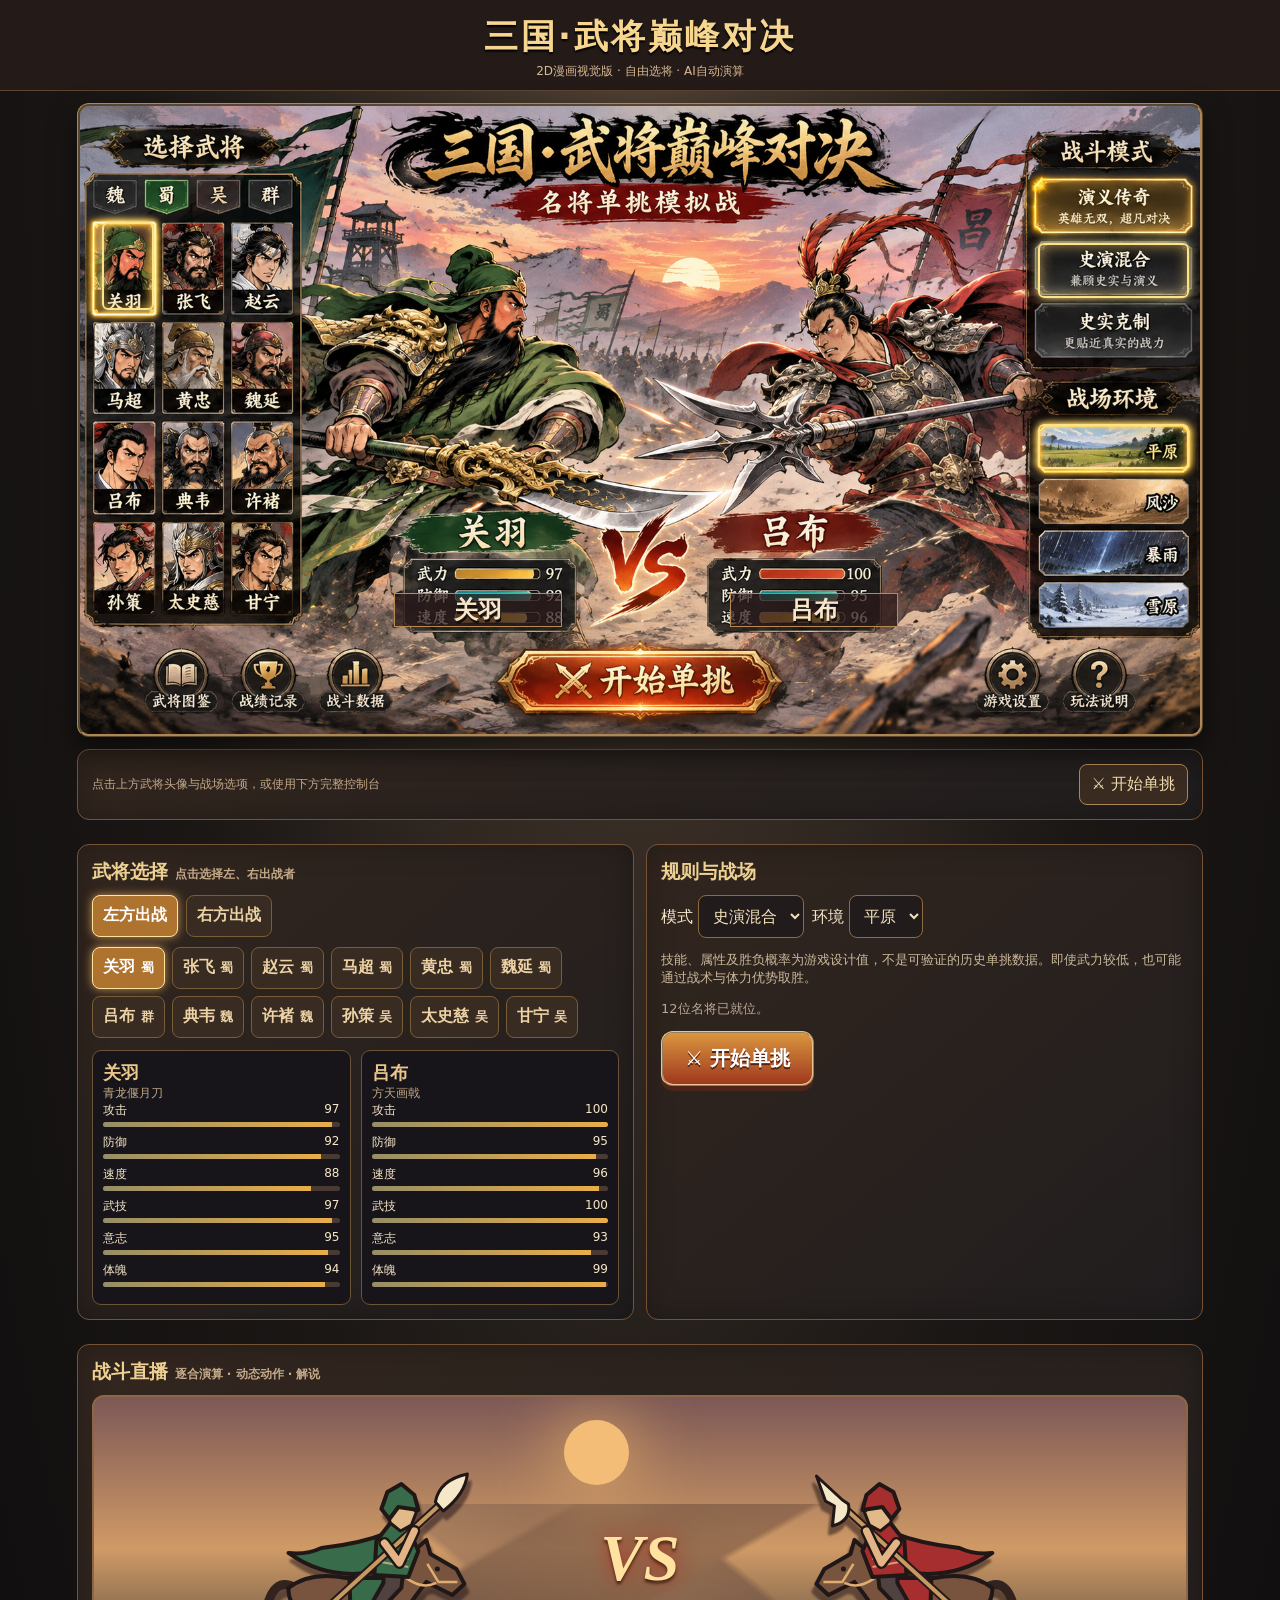
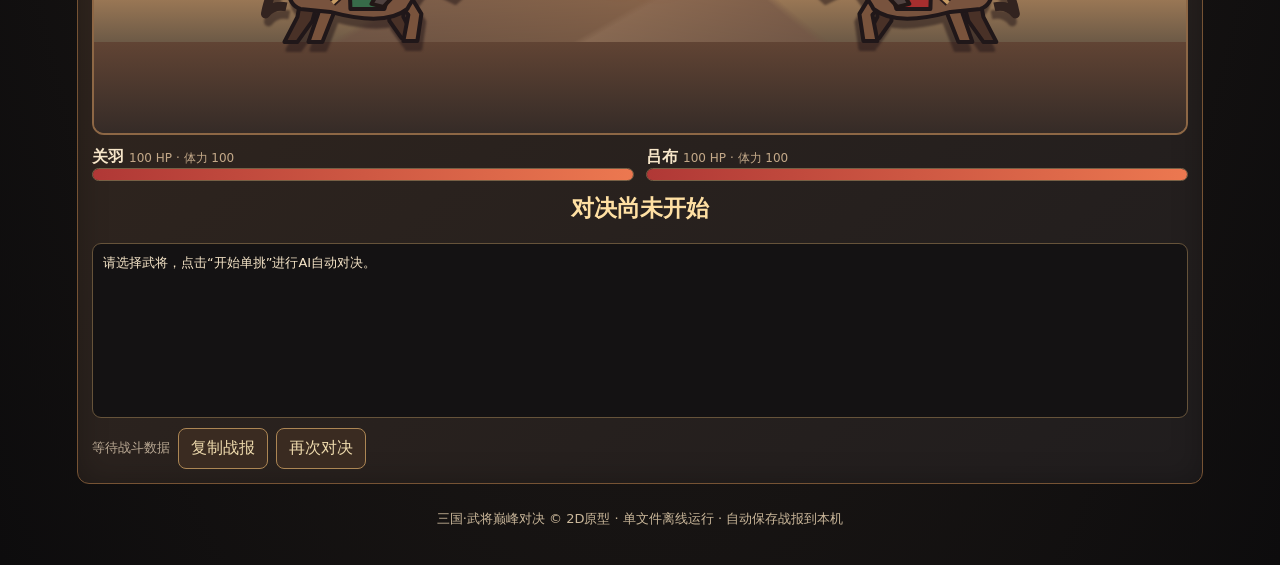
==== commit d1aed2e4: "Improve mounted combat animation in Three Kingdoms Duel" ====
--- a/duel/index.html
+++ b/duel/index.html
@@ -1,5 +1,135 @@
 <!doctype html><html lang="zh-CN"><head><meta charset="utf-8"><meta name="viewport" content="width=device-width, initial-scale=1, viewport-fit=cover"><meta name="theme-color" content="#211711"><title>三国·武将巅峰对决 — 2D漫画版</title><style>
-:root{--gold:#eed092;--amber:#bd7535;--paper:#f0d8af;--bg:#18120e;--ink:#140d0a}*{box-sizing:border-box}html{scroll-behavior:smooth}body{background:radial-gradient(ellipse at 50% 0,#514134,#1b1715 55%,#0d0c0d);color:#f7e6c9;margin:0;font-family:system-ui,-apple-system,'PingFang SC','Microsoft YaHei',sans-serif}.top{padding:14px 12px 10px;text-align:center;border-bottom:1px solid #5a4632;background:#241b18}.top h1{color:#f7d690;text-shadow:0 2px 2px #000;margin:0;font-size:clamp(20px,4vw,34px);letter-spacing:3px}.top small{font-size:12px;color:#d9b893}.wrap{max-width:1150px;margin:auto;padding:12px}.hero{border:3px ridge #ad8856;box-shadow:0 12px 28px #0008;position:relative;aspect-ratio:1672/941;background:#32251d;overflow:hidden;border-radius:12px}.hero img{display:block;width:100%;height:100%}.hotspot{position:absolute;border:2px solid transparent;border-radius:6px;background:transparent;cursor:pointer;touch-action:manipulation}.hotspot:focus-visible,.hotspot:hover{outline:2px solid #ffda74;outline-offset:0;background:#ffe59a2a}.hotspot.selected{border:2px solid #ffe188;box-shadow:inset 0 0 14px #ffd46d99,0 0 10px #fff39b}.hero .overlay-name{position:absolute;bottom:17%;font-weight:900;font-size:clamp(10px,2vw,24px);padding:0 12px;min-width:15%;text-align:center;text-shadow:1px 3px #14100e;background:#2b191abb;border:1px solid #b68a52;pointer-events:none}.overlay-name.left{left:28%}.overlay-name.right{right:27%}.panel{background:linear-gradient(140deg,#32261e,#201d1e);border:1px solid #765334;border-radius:12px;padding:14px;box-shadow:inset 0 0 30px #0004;margin:12px 0}h2{margin:0 0 10px;color:var(--gold);font-size:19px}.sub{font-size:12px;color:#c4a989}.controls{display:grid;grid-template-columns:1fr 1fr;gap:12px}.hero-picker{display:flex;flex-wrap:wrap;gap:7px}.chip{border:1px solid #795d37;color:#ecd2a4;background:#382b22;min-height:42px;padding:7px 10px;border-radius:8px;font-weight:600;cursor:pointer}.chip.selected{background:#af7330;border-color:#ffe49b;color:#fff;box-shadow:0 0 10px #c59053}.chip:disabled{opacity:.5}.statgrid{display:grid;grid-template-columns:1fr 1fr;gap:10px}.statbox{background:#171519;border:1px solid #6b5337;border-radius:9px;padding:10px}.statbox b{font-size:18px;color:#eac78c}.statrow{display:flex;justify-content:space-between;font-size:12px}.meter{height:5px;border-radius:10px;background:#493b34;margin:3px 0 7px;overflow:hidden}.meter i{display:block;height:100%;background:linear-gradient(90deg,#968e68,#e8ae49)}button{font:inherit;cursor:pointer}.primary{background:linear-gradient(#da963f,#9f381e);border:2px ridge #eac48c;color:white;font-size:20px;font-weight:900;text-shadow:0 2px #542313;min-height:55px;padding:12px 22px;border-radius:12px;box-shadow:0 5px 0 #4b241a;touch-action:manipulation}.primary:disabled{opacity:.5;cursor:not-allowed}.actionrow{display:flex;gap:8px;flex-wrap:wrap;align-items:center}.outline{background:#3a2b21;color:#eedaad;border:1px solid #ac8654;padding:9px 12px;border-radius:8px}select{font:inherit;background:#211b1c;color:#f5e2bb;padding:10px;border:1px solid #8d6c41;border-radius:8px;max-width:100%}.view{position:relative;height:340px;overflow:hidden;border:2px solid #8d6745;border-radius:12px;background:linear-gradient(#7c5856 0%,#d09a66 45%,#655544 75%,#33261f)}.view:before{content:'';position:absolute;left:0;right:0;bottom:23%;height:45%;background:linear-gradient(150deg,transparent 35%,#6e5143 36%,#7c5944 53%,transparent 54%),linear-gradient(40deg,transparent 37%,#98735a 38%,#745546 58%,transparent 59%);opacity:.65}.sun{position:absolute;top:7%;left:43%;height:65px;width:65px;background:#f3bd77;border-radius:100%;box-shadow:0 0 70px #f5ba69}.ground{position:absolute;bottom:0;left:0;right:0;height:27%;background:linear-gradient(#614434,#352b27)}.warrior{position:absolute;bottom:22%;width:40%;height:58%;transition:transform .25s,filter .15s;filter:drop-shadow(3px 8px 1px #23171888)}.warrior.left{left:5%}.warrior.right{right:5%;transform:scaleX(-1)}.warrior.right.attacking{transform:scaleX(-1) translateX(34px)}.warrior.left.attacking{transform:translateX(34px)}.warrior.hit{filter:brightness(1.85) drop-shadow(0 0 12px #ffdea4)}.warrior svg{width:100%;height:100%;overflow:visible}.vs{position:absolute;left:50%;top:48%;transform:translate(-50%,-50%);font:bold italic clamp(32px,7vw,65px) Georgia,serif;color:#ffe1a0;text-shadow:0 0 20px #ad3725,0 3px 3px #321}.announce{text-align:center;color:#ffe0a3;font-size:23px;font-weight:900;min-height:42px;margin:8px 0}.bars{display:grid;grid-template-columns:1fr 1fr;gap:12px;margin:12px 0}.bar{height:13px;background:#392b2d;border:1px solid #776045;border-radius:15px;overflow:hidden}.bar i{display:block;width:100%;height:100%;background:linear-gradient(90deg,#b03836,#ec7850);transition:width .2s}.log{height:175px;background:#141213;border:1px solid #66533a;border-radius:9px;overflow:auto;padding:10px;font-size:13px}.log p{margin:0 0 8px}.tag{border:1px solid #836640;color:#e7c897;border-radius:10px;padding:3px 8px;font-size:12px;display:inline-block;margin:3px}.status{font-size:13px;color:#b9a893}.minitip{font-size:13px;color:#cbb89b}.hide{display:none!important}@media(max-width:690px){.wrap{padding:7px}.hero{border-width:1px;border-radius:4px}.hero .overlay-name{display:none}.controls{grid-template-columns:1fr}.panel{padding:12px;margin:8px 0}.view{height:250px}.warrior{width:44%;height:60%}.hero .hotspot{border-radius:1px}.top h1{font-size:23px}.primary{width:100%}}
-</style></head><body><header class="top"><h1>三国·武将巅峰对决</h1><small>2D漫画视觉版 · 自由选将 · AI自动演算</small></header><main class="wrap"><section class="hero" aria-label="2D三国对决美术主界面"><img src="[data-uri]" alt="关羽与吕布在三国战场交锋的手绘2D游戏视觉稿" id="art"><div id="hotspots"></div><div class="overlay-name left" id="labelA">关羽</div><div class="overlay-name right" id="labelB">吕布</div></section><div class="panel"><div class="actionrow" style="justify-content:space-between"><span class="sub">点击上方武将头像与战场选项，或使用下方完整控制台</span><button class="outline" id="jump">⚔ 开始单挑</button></div></div><div class="controls"><section class="panel"><h2>武将选择 <span class="sub">点击选择左、右出战者</span></h2><div class="actionrow" style="margin-bottom:10px"><button class="chip selected" id="sideA">左方出战</button><button class="chip" id="sideB">右方出战</button></div><div class="hero-picker" id="roster"></div><div class="statgrid" id="stats" style="margin-top:12px"></div></section><section class="panel"><h2>规则与战场</h2><div class="actionrow"><label>模式 <select id="mode"><option>演义传奇</option><option selected>史演混合</option><option>史实克制</option></select></label><label>环境 <select id="weather"><option selected>平原</option><option>风沙</option><option>暴雨</option><option>雪原</option></select></label></div><p class="minitip">技能、属性及胜负概率为游戏设计值，不是可验证的历史单挑数据。即使武力较低，也可能通过战术与体力优势取胜。</p><p id="battleStatus" class="status">12位名将已就位。</p><button class="primary" id="start">⚔ 开始单挑</button></section></div><section class="panel" id="battle"><h2>战斗直播 <span class="sub">逐合演算 · 动态动作 · 解说</span></h2><div class="view"><div class="sun"></div><div class="ground"></div><div id="fighter0" class="warrior left"></div><div id="fighter1" class="warrior right"></div><div class="vs">VS</div></div><div class="bars"><div><b id="nm0">关羽</b> <span id="st0" class="sub"></span><div class="bar"><i id="hp0"></i></div></div><div><b id="nm1">吕布</b> <span id="st1" class="sub"></span><div class="bar"><i id="hp1"></i></div></div></div><div class="announce" id="result">对决尚未开始</div><div class="log" id="log"><p>请选择武将，点击“开始单挑”进行AI自动对决。</p></div><div class="actionrow" style="margin-top:10px"><span class="status" id="analysis">等待战斗数据</span><button class="outline" id="copy">复制战报</button><button class="outline" id="rematch">再次对决</button></div></section><footer class="minitip" style="text-align:center;padding:14px 0 25px">三国·武将巅峰对决 © 2D原型 · 单文件离线运行 · 自动保存战报到本机</footer></main><script src="./assets/art-00.js"></script><script src="./assets/art-01.js"></script><script src="./assets/art-02.js"></script><script src="./assets/art-03.js"></script><script src="./assets/art-04.js"></script><script src="./assets/art-05.js"></script><script src="./assets/art-06.js"></script><script src="./assets/art-07.js"></script><script src="./assets/art-08.js"></script><script src="./assets/art-09.js"></script><script src="./assets/art-10.js"></script><script src="./assets/art-11.js"></script><script src="./assets/art-12.js"></script><script src="./assets/art-13.js"></script><script src="./assets/art-14.js"></script><script src="./assets/art-15.js"></script><script src="./assets/art-16.js"></script><script src="./assets/art-17.js"></script><script>document.getElementById('art').src='data:image/png;base64,'+(window.__duelArt||[]).join('');delete window.__duelArt;</script><script>
-'use strict';const heroes=[['关羽','蜀',97,92,88,97,95,94,'青龙偃月刀','#376b49'],['张飞','蜀',97,85,86,93,93,98,'丈八蛇矛','#4d5f40'],['赵云','蜀',94,93,98,96,98,91,'亮银枪','#76969d'],['马超','蜀',95,88,96,94,92,93,'虎头枪','#8c99ad'],['黄忠','蜀',90,88,83,94,94,85,'凤嘴刀','#a89065'],['魏延','蜀',89,87,87,90,90,91,'长刀','#744c3d'],['吕布','群',100,95,96,100,93,99,'方天画戟','#a72e2e'],['典韦','魏',96,87,79,93,97,98,'双铁戟','#6a5557'],['许褚','魏',94,93,75,88,95,99,'大刀','#9e744b'],['孙策','吴',91,88,91,91,91,91,'长枪','#a94f3b'],['太史慈','吴',90,90,89,92,95,90,'双戟','#647c85'],['甘宁','吴',90,84,95,92,92,88,'长刀','#8d5e54']];const $=id=>document.getElementById(id);let selection=[0,6],target=0,busy=false,battleLog=[],lastStats=[];const stats=['攻击','防御','速度','武技','意志','体魄'];function setTarget(i){target=i;$('sideA').classList.toggle('selected',i===0);$('sideB').classList.toggle('selected',i===1);render()}function choose(i){if(busy)return;if(selection[1-target]===i){selection[1-target]=selection[target]}selection[target]=i;render()}function render(){for(let s=0;s<2;s++){$('label'+(s?'B':'A')).textContent=heroes[selection[s]][0];$('nm'+s).textContent=heroes[selection[s]][0];$('fighter'+s).innerHTML=warriorSvg(heroes[selection[s]][8])}let html='';heroes.forEach((h,i)=>{let active=selection[target]===i;html+='<button type="button" data-i="'+i+'" class="chip '+(active?'selected':'')+'">'+h[0]+' <small>'+h[1]+'</small></button>'});$('roster').innerHTML=html;$('roster').querySelectorAll('button').forEach(b=>b.onclick=()=>choose(+b.dataset.i));$('stats').innerHTML=selection.map(s=>{let h=heroes[s];return '<div class="statbox"><b>'+h[0]+'</b><div class="sub">'+h[7]+'</div>'+stats.map((name,i)=>'<div class="statrow"><span>'+name+'</span><span>'+h[i+2]+'</span></div><div class="meter"><i style="width:'+h[i+2]+'%"></i></div>').join('')+'</div>'}).join('');markHotspots()}function warriorSvg(c){return '<svg viewBox="0 0 220 195" aria-hidden="true"><path d="M10 151 Q25 110 65 112 L114 116 137 84 173 80 209 107 199 129 167 120 144 164 134 164 120 138 94 133 70 175 55 174 61 133 33 142 25 180 14 180Z" fill="#6a4b3b" stroke="#201719" stroke-width="5"/><path d="M115 115L124 71 135 58 157 69 171 114" fill="'+c+'" stroke="#211716" stroke-width="5"/><path d="M132 57 L122 42 142 27 155 42 149 58" fill="#e2b989" stroke="#211716" stroke-width="4"/><path d="M123 40 L136 17 153 25 161 47" fill="'+c+'" stroke="#28181a" stroke-width="5"/><path d="M116 94L192 34" stroke="#cfbf91" stroke-width="7"/><path d="M181 27L205 13 202 42Z" fill="#f6dfb2" stroke="#241b1b" stroke-width="3"/><path d="M124 70L100 104" stroke="#e2b486" stroke-width="9"/><path d="M15 145 Q8 112 30 109" fill="none" stroke="#32231f" stroke-width="10"/></svg>'}function markHotspots(){let positions=[[.02,.185,.046,.14],[.077,.185,.046,.14],[.132,.185,.046,.14],[.02,.344,.046,.14],[.077,.344,.046,.14],[.132,.344,.046,.14],[.02,.502,.046,.14],[.077,.502,.046,.14],[.132,.502,.046,.14],[.02,.66,.046,.14],[.077,.66,.046,.14],[.132,.66,.046,.14]];let mapped=[0,1,2,3,4,5,6,7,8,9,10,11];let arr=positions.map((r,j)=>({r:r,fn:()=>choose(mapped[j]),title:'选择'+heroes[mapped[j]][0]}));let modes=['演义传奇','史演混合','史实克制'];modes.forEach((m,j)=>arr.push({r:[.855,.115+j*.103,.135,.088],fn:()=>{$('mode').value=m;markHotspots()},title:m,key:'m'+m}));let weathers=['平原','风沙','暴雨','雪原'];weathers.forEach((w,j)=>arr.push({r:[.855,.506+j*.08,.135,.073],fn:()=>{$('weather').value=w;markHotspots()},title:w,key:'w'+w}));arr.push({r:[.38,.855,.24,.102],fn:()=>start(),title:'开始单挑'});let wrap=$('hotspots');wrap.replaceChildren();arr.forEach((o,i)=>{let b=document.createElement('button');b.className='hotspot';let [x,y,w,h]=o.r;Object.assign(b.style,{left:x*100+'%',top:y*100+'%',width:w*100+'%',height:h*100+'%'});b.setAttribute('aria-label',o.title);b.title=o.title;b.onclick=o.fn;if(o.key){if(o.key[0]==='m'&&$('mode').value===o.key.slice(1)||o.key[0]==='w'&&$('weather').value===o.key.slice(1))b.classList.add('selected')}else if(i<12 && selection[target]===i)b.classList.add('selected');wrap.append(b)})}function append(t){battleLog.push(t);let p=document.createElement('p');p.textContent=t;$('log').append(p);$('log').scrollTop=$('log').scrollHeight}function refresh(s){for(let i=0;i<2;i++){$('hp'+i).style.width=s[i].hp+'%';$('st'+i).textContent=Math.round(s[i].hp)+' HP · 体力 '+Math.round(s[i].energy)}}const sleep=t=>new Promise(r=>setTimeout(r,t));async function start(){if(busy)return;if(selection[0]===selection[1]){alert('请选择两位不同武将');return}busy=true;$('start').disabled=true;$('battle').scrollIntoView({behavior:'smooth',block:'start'});let h=selection.map(i=>heroes[i]);let s=[{hp:100,energy:100,attack:0,hits:0,defends:0},{hp:100,energy:100,attack:0,hits:0,defends:0}];$('log').replaceChildren();battleLog=[];$('result').textContent='战鼓齐鸣 · 双方交锋';append(h[0][0]+' 对阵 '+h[1][0]+'，战场：'+$('weather').value+'，模式：'+$('mode').value);let rounds=0;refresh(s);while(rounds<34&&s[0].hp>0&&s[1].hp>0){let at=rounds%2,def=1-at,a=h[at],b=h[def],w=$('weather').value,mode=$('mode').value;rounds++;s[at].attack++;let action=Math.random(),special=action<.14&&s[at].energy>25;let hit=.67+(a[5]-b[5])*.007+(a[4]-b[4])*.003-(w==='暴雨'?.06:w==='风沙'?.045:0);let block=.12+(b[3]-a[2])*.006+(b[5]-a[5])*.002;let text='第'+rounds+'合：'+a[0]+' '+(special?'使出绝招，':'纵马挥舞'+a[7]+'，');let fighter=$('fighter'+at);fighter.classList.add('attacking');await sleep(140);fighter.classList.remove('attacking');if(Math.random()>hit)text+=b[0]+'迅速闪开！';else if(Math.random()<block){text+=b[0]+'成功招架！';s[def].defends++}else{let dmg=Math.max(3,7+(a[2]-b[3])*.2+Math.random()*10-(100-s[at].energy)*.04);let crit=Math.random()<(mode==='演义传奇'?.25:mode==='史实克制'?.07:.14);if(crit){dmg*=1.55;text+='重击！'}if(special){dmg*=1.3;s[at].energy-=12}dmg=Math.round(dmg);s[def].hp=Math.max(0,s[def].hp-dmg);s[at].hits++;text+=b[0]+'受到'+dmg+'点伤害。';$('fighter'+def).classList.add('hit');setTimeout(()=>$('fighter'+def).classList.remove('hit'),180)}s[at].energy=Math.max(0,s[at].energy-3);s[def].energy=Math.max(0,s[def].energy-1);append(text);refresh(s);await sleep(380)}let win=s[0].hp===s[1].hp?-1:s[0].hp>s[1].hp?0:1;let conclusion=win===-1?'平局':h[win][0]+'获胜';$('result').textContent='🏆 '+conclusion;append('战斗结束：'+conclusion+'，共'+rounds+'合。');$('analysis').textContent=h.map((v,i)=>v[0]+' 命中'+s[i].hits+'/'+s[i].attack).join(' · ');try{localStorage.setItem('sg-duel-last',JSON.stringify({when:new Date().toISOString(),title:conclusion,log:battleLog}))}catch(e){}busy=false;$('start').disabled=false}function copy(){let t=battleLog.join('\n');if(!t)return;if(navigator.clipboard?.writeText){navigator.clipboard.writeText(t).then(()=>$('analysis').textContent='战报已复制').catch(()=>fallback(t))}else fallback(t)}function fallback(t){let x=document.createElement('textarea');x.value=t;document.body.append(x);x.select();try{document.execCommand('copy');$('analysis').textContent='战报已复制'}catch(e){$('analysis').textContent='请选择复制日志'}x.remove()}$('sideA').onclick=()=>setTarget(0);$('sideB').onclick=()=>setTarget(1);$('start').onclick=start;$('jump').onclick=()=>document.querySelector('.controls').scrollIntoView({behavior:'smooth'});$('copy').onclick=copy;$('rematch').onclick=start;['weather','mode'].forEach(k=>$(k).onchange=markHotspots);render();refresh([{hp:100,energy:100},{hp:100,energy:100}]);
+:root{--gold:#eed092;--amber:#bd7535;--paper:#f0d8af;--bg:#18120e;--ink:#140d0a}*{box-sizing:border-box}html{scroll-behavior:smooth}body{background:radial-gradient(ellipse at 50% 0,#514134,#1b1715 55%,#0d0c0d);color:#f7e6c9;margin:0;font-family:system-ui,-apple-system,'PingFang SC','Microsoft YaHei',sans-serif}.top{padding:14px 12px 10px;text-align:center;border-bottom:1px solid #5a4632;background:#241b18}.top h1{color:#f7d690;text-shadow:0 2px 2px #000;margin:0;font-size:clamp(20px,4vw,34px);letter-spacing:3px}.top small{font-size:12px;color:#d9b893}.wrap{max-width:1150px;margin:auto;padding:12px}.hero{border:3px ridge #ad8856;box-shadow:0 12px 28px #0008;position:relative;aspect-ratio:1672/941;background:#32251d;overflow:hidden;border-radius:12px}.hero img{display:block;width:100%;height:100%}.hotspot{position:absolute;border:2px solid transparent;border-radius:6px;background:transparent;cursor:pointer;touch-action:manipulation}.hotspot:focus-visible,.hotspot:hover{outline:2px solid #ffda74;outline-offset:0;background:#ffe59a2a}.hotspot.selected{border:2px solid #ffe188;box-shadow:inset 0 0 14px #ffd46d99,0 0 10px #fff39b}.hero .overlay-name{position:absolute;bottom:17%;font-weight:900;font-size:clamp(10px,2vw,24px);padding:0 12px;min-width:15%;text-align:center;text-shadow:1px 3px #14100e;background:#2b191abb;border:1px solid #b68a52;pointer-events:none}.overlay-name.left{left:28%}.overlay-name.right{right:27%}.panel{background:linear-gradient(140deg,#32261e,#201d1e);border:1px solid #765334;border-radius:12px;padding:14px;box-shadow:inset 0 0 30px #0004;margin:12px 0}h2{margin:0 0 10px;color:var(--gold);font-size:19px}.sub{font-size:12px;color:#c4a989}.controls{display:grid;grid-template-columns:1fr 1fr;gap:12px}.hero-picker{display:flex;flex-wrap:wrap;gap:7px}.chip{border:1px solid #795d37;color:#ecd2a4;background:#382b22;min-height:42px;padding:7px 10px;border-radius:8px;font-weight:600;cursor:pointer}.chip.selected{background:#af7330;border-color:#ffe49b;color:#fff;box-shadow:0 0 10px #c59053}.chip:disabled{opacity:.5}.statgrid{display:grid;grid-template-columns:1fr 1fr;gap:10px}.statbox{background:#171519;border:1px solid #6b5337;border-radius:9px;padding:10px}.statbox b{font-size:18px;color:#eac78c}.statrow{display:flex;justify-content:space-between;font-size:12px}.meter{height:5px;border-radius:10px;background:#493b34;margin:3px 0 7px;overflow:hidden}.meter i{display:block;height:100%;background:linear-gradient(90deg,#968e68,#e8ae49)}button{font:inherit;cursor:pointer}.primary{background:linear-gradient(#da963f,#9f381e);border:2px ridge #eac48c;color:white;font-size:20px;font-weight:900;text-shadow:0 2px #542313;min-height:55px;padding:12px 22px;border-radius:12px;box-shadow:0 5px 0 #4b241a;touch-action:manipulation}.primary:disabled{opacity:.5;cursor:not-allowed}.actionrow{display:flex;gap:8px;flex-wrap:wrap;align-items:center}.outline{background:#3a2b21;color:#eedaad;border:1px solid #ac8654;padding:9px 12px;border-radius:8px}select{font:inherit;background:#211b1c;color:#f5e2bb;padding:10px;border:1px solid #8d6c41;border-radius:8px;max-width:100%}.view{position:relative;height:340px;overflow:hidden;border:2px solid #8d6745;border-radius:12px;background:linear-gradient(#7c5856 0%,#d09a66 45%,#655544 75%,#33261f)}.view:before{content:'';position:absolute;left:0;right:0;bottom:23%;height:45%;background:linear-gradient(150deg,transparent 35%,#6e5143 36%,#7c5944 53%,transparent 54%),linear-gradient(40deg,transparent 37%,#98735a 38%,#745546 58%,transparent 59%);opacity:.65}.sun{position:absolute;top:7%;left:43%;height:65px;width:65px;background:#f3bd77;border-radius:100%;box-shadow:0 0 70px #f5ba69}.ground{position:absolute;bottom:0;left:0;right:0;height:27%;background:linear-gradient(#614434,#352b27)}.warrior{position:absolute;bottom:22%;width:40%;height:58%;transition:transform .25s,filter .15s;filter:drop-shadow(3px 8px 1px #23171888)}.warrior.left{left:5%}.warrior.right{right:5%;transform:scaleX(-1)}.warrior svg{width:100%;height:100%;overflow:visible}.vs{position:absolute;left:50%;top:48%;transform:translate(-50%,-50%);font:bold italic clamp(32px,7vw,65px) Georgia,serif;color:#ffe1a0;text-shadow:0 0 20px #ad3725,0 3px 3px #321}.announce{text-align:center;color:#ffe0a3;font-size:23px;font-weight:900;min-height:42px;margin:8px 0}.bars{display:grid;grid-template-columns:1fr 1fr;gap:12px;margin:12px 0}.bar{height:13px;background:#392b2d;border:1px solid #776045;border-radius:15px;overflow:hidden}.bar i{display:block;width:100%;height:100%;background:linear-gradient(90deg,#b03836,#ec7850);transition:width .2s}.log{height:175px;background:#141213;border:1px solid #66533a;border-radius:9px;overflow:auto;padding:10px;font-size:13px}.log p{margin:0 0 8px}.tag{border:1px solid #836640;color:#e7c897;border-radius:10px;padding:3px 8px;font-size:12px;display:inline-block;margin:3px}.status{font-size:13px;color:#b9a893}.minitip{font-size:13px;color:#cbb89b}.hide{display:none!important}@media(max-width:690px){.wrap{padding:7px}.hero{border-width:1px;border-radius:4px}.hero .overlay-name{display:none}.controls{grid-template-columns:1fr}.panel{padding:12px;margin:8px 0}.view{height:250px}.warrior{width:44%;height:60%}.hero .hotspot{border-radius:1px}.top h1{font-size:23px}.primary{width:100%}}
+.warrior { --facing: 1; transform:scaleX(var(--facing)); z-index:1; }
+.warrior.right { --facing:-1; transform:scaleX(var(--facing)); }
+.warrior .mount { transform-origin:105px 159px; animation:trot 1.18s ease-in-out infinite; }
+.warrior.right .mount { animation-delay:-.5s; }
+.warrior .rider { transform-origin:136px 110px; }
+.warrior .weapon { transform-origin:127px 91px; }
+.warrior .leg { transform-origin:var(--joint) 139px; animation:stride 1.18s ease-in-out infinite alternate; }
+.warrior .leg:nth-child(even) { animation-delay:-1.18s; }
+.warrior .cape { transform-origin:132px 71px; animation:cloth 1.6s ease-in-out infinite alternate; }
+.warrior[data-motion="cut"], .warrior[data-motion="thrust"] { animation:lunge 500ms both; z-index:2; }
+.warrior[data-motion="cut"] .weapon { animation:cut 500ms both; }
+.warrior[data-motion="thrust"] .weapon { animation:thrust 500ms both; }
+.warrior[data-motion="cut"] .rider, .warrior[data-motion="thrust"] .rider { animation:lean 500ms both; }
+.warrior[data-motion="guard"] .weapon { animation:guard 320ms both; }
+.warrior[data-motion="dodge"] { animation:dodge 360ms both; }
+.warrior[data-motion="hit"] { animation:recoil 340ms both; }
+.warrior[data-motion="fallen"] .rider { transform:translate(-12px,15px) rotate(-32deg); }
+.warrior[data-motion="fallen"] .mount, .warrior[data-motion="fallen"] .leg { animation-play-state:paused; }
+.view.fighting .vs { opacity:.15; }
+.impact { position:absolute; pointer-events:none; z-index:3; top:42%; left:50%; translate:-50% -50%; white-space:nowrap; text-align:center; color:#fff2cb; font:bold clamp(16px,3.7vw,28px) system-ui; text-shadow:0 2px 4px #241411,0 0 9px #241411; }
+.impact::before { content:''; display:block; width:clamp(24px,7vw,66px); height:clamp(24px,7vw,66px); margin:auto; }
+.impact.hit::before, .impact.critical::before, .impact.guard::before { background:currentColor; clip-path:polygon(50% 0,58% 36%,93% 10%,72% 44%,100% 50%,65% 59%,86% 91%,55% 70%,44% 100%,39% 65%,2% 86%,29% 53%,0 37%,38% 42%); }
+.impact.critical { color:#ffbe60; }
+.impact.guard { color:#e0eeff; }
+.impact.dodge::before { height:16px; border-block:2px solid #ffebbf; transform:skewX(-32deg); opacity:.7; }
+.impact:not(:empty) { animation:impact 330ms ease-out both; }
+@keyframes trot { 0%,100% {transform:translateY(0)} 50% {transform:translateY(-3px)} }
+@keyframes stride { from {transform:rotate(-8deg)} to {transform:rotate(8deg)} }
+@keyframes cloth { from {transform:rotate(-4deg) scaleX(.94)} to {transform:rotate(5deg)} }
+@keyframes lunge { 0%,100% {transform:scaleX(var(--facing))} 27% {transform:scaleX(var(--facing)) translateX(-5%)} 49% {transform:scaleX(var(--facing)) translateX(23%) translateY(-3%)} 66% {transform:scaleX(var(--facing)) translateX(17%)} }
+@keyframes lean { 25% {transform:rotate(-10deg)} 49% {transform:rotate(15deg)} }
+@keyframes cut { 28% {transform:rotate(-78deg)} 49% {transform:rotate(37deg)} 69% {transform:rotate(51deg)} }
+@keyframes thrust { 27% {transform:translateX(-16px) rotate(22deg)} 47%,54% {transform:translateX(27px) rotate(32deg)} }
+@keyframes guard { 20%,58% {transform:rotate(-45deg) translateX(8px)} }
+@keyframes dodge { 25%,55% {transform:scaleX(var(--facing)) translateX(-19%) rotate(-7deg)} }
+@keyframes recoil { 16% {transform:scaleX(var(--facing)) translateX(-16%) rotate(-9deg); filter:brightness(1.35) drop-shadow(0 0 5px #ffc68e)} 49% {transform:scaleX(var(--facing)) translateX(-9%) rotate(-4deg)} }
+@keyframes impact { 0% {opacity:0;transform:scale(.72)} 18%,65% {opacity:1;transform:scale(1)} 100% {opacity:0;transform:translateY(-13px)} }
+@media (prefers-reduced-motion:reduce) {
+  .warrior, .warrior *, .impact:not(:empty) { animation:none !important; transition:none !important; }
+  .impact { opacity:1; }
+}
+</style></head><body><header class="top"><h1>三国·武将巅峰对决</h1><small>2D漫画视觉版 · 自由选将 · AI自动演算</small></header><main class="wrap"><section class="hero" aria-label="2D三国对决美术主界面"><img src="[data-uri]" alt="关羽与吕布在三国战场交锋的手绘2D游戏视觉稿" id="art"><div id="hotspots"></div><div class="overlay-name left" id="labelA">关羽</div><div class="overlay-name right" id="labelB">吕布</div></section><div class="panel"><div class="actionrow" style="justify-content:space-between"><span class="sub">点击上方武将头像与战场选项，或使用下方完整控制台</span><button class="outline" id="jump">⚔ 开始单挑</button></div></div><div class="controls"><section class="panel"><h2>武将选择 <span class="sub">点击选择左、右出战者</span></h2><div class="actionrow" style="margin-bottom:10px"><button class="chip selected" id="sideA">左方出战</button><button class="chip" id="sideB">右方出战</button></div><div class="hero-picker" id="roster"></div><div class="statgrid" id="stats" style="margin-top:12px"></div></section><section class="panel"><h2>规则与战场</h2><div class="actionrow"><label>模式 <select id="mode"><option>演义传奇</option><option selected>史演混合</option><option>史实克制</option></select></label><label>环境 <select id="weather"><option selected>平原</option><option>风沙</option><option>暴雨</option><option>雪原</option></select></label></div><p class="minitip">技能、属性及胜负概率为游戏设计值，不是可验证的历史单挑数据。即使武力较低，也可能通过战术与体力优势取胜。</p><p id="battleStatus" class="status">12位名将已就位。</p><button class="primary" id="start">⚔ 开始单挑</button></section></div><section class="panel" id="battle"><h2>战斗直播 <span class="sub">逐合演算 · 动态动作 · 解说</span></h2><div class="view"><div class="sun"></div><div class="ground"></div><div id="fighter0" class="warrior left"></div><div id="fighter1" class="warrior right"></div><div class="vs">VS</div><div id="impact" class="impact" aria-hidden="true"></div></div><div class="bars"><div><b id="nm0">关羽</b> <span id="st0" class="sub"></span><div class="bar"><i id="hp0"></i></div></div><div><b id="nm1">吕布</b> <span id="st1" class="sub"></span><div class="bar"><i id="hp1"></i></div></div></div><div class="announce" id="result">对决尚未开始</div><div class="log" id="log"><p>请选择武将，点击“开始单挑”进行AI自动对决。</p></div><div class="actionrow" style="margin-top:10px"><span class="status" id="analysis">等待战斗数据</span><button class="outline" id="copy">复制战报</button><button class="outline" id="rematch">再次对决</button></div></section><footer class="minitip" style="text-align:center;padding:14px 0 25px">三国·武将巅峰对决 © 2D原型 · 单文件离线运行 · 自动保存战报到本机</footer></main><script src="./assets/art-00.js"></script>
+<script src="./assets/art-01.js"></script>
+<script src="./assets/art-02.js"></script>
+<script src="./assets/art-03.js"></script>
+<script src="./assets/art-04.js"></script>
+<script src="./assets/art-05.js"></script>
+<script src="./assets/art-06.js"></script>
+<script src="./assets/art-07.js"></script>
+<script src="./assets/art-08.js"></script>
+<script src="./assets/art-09.js"></script>
+<script src="./assets/art-10.js"></script>
+<script src="./assets/art-11.js"></script>
+<script src="./assets/art-12.js"></script>
+<script src="./assets/art-13.js"></script>
+<script src="./assets/art-14.js"></script>
+<script src="./assets/art-15.js"></script>
+<script src="./assets/art-16.js"></script>
+<script src="./assets/art-17.js"></script>
+<script>document.getElementById('art').src='data:image/png;base64,'+(window.__duelArt||[]).join('');delete window.__duelArt;</script>
+<script>
+'use strict';const heroes=[['关羽','蜀',97,92,88,97,95,94,'青龙偃月刀','#376b49'],['张飞','蜀',97,85,86,93,93,98,'丈八蛇矛','#4d5f40'],['赵云','蜀',94,93,98,96,98,91,'亮银枪','#76969d'],['马超','蜀',95,88,96,94,92,93,'虎头枪','#8c99ad'],['黄忠','蜀',90,88,83,94,94,85,'凤嘴刀','#a89065'],['魏延','蜀',89,87,87,90,90,91,'长刀','#744c3d'],['吕布','群',100,95,96,100,93,99,'方天画戟','#a72e2e'],['典韦','魏',96,87,79,93,97,98,'双铁戟','#6a5557'],['许褚','魏',94,93,75,88,95,99,'大刀','#9e744b'],['孙策','吴',91,88,91,91,91,91,'长枪','#a94f3b'],['太史慈','吴',90,90,89,92,95,90,'双戟','#647c85'],['甘宁','吴',90,84,95,92,92,88,'长刀','#8d5e54']];const $=id=>document.getElementById(id);let selection=[0,6],target=0,busy=false,battleLog=[],lastStats=[];const stats=['攻击','防御','速度','武技','意志','体魄'];function setTarget(i){target=i;$('sideA').classList.toggle('selected',i===0);$('sideB').classList.toggle('selected',i===1);render()}function choose(i){if(busy)return;if(selection[1-target]===i){selection[1-target]=selection[target]}selection[target]=i;render()}function render(){for(let s=0;s<2;s++){$('label'+(s?'B':'A')).textContent=heroes[selection[s]][0];$('nm'+s).textContent=heroes[selection[s]][0];if(!busy){delete $('fighter'+s).dataset.motion;$('fighter'+s).innerHTML=warriorSvg(heroes[selection[s]])}}let html='';heroes.forEach((h,i)=>{let active=selection[target]===i;html+='<button type="button" data-i="'+i+'" class="chip '+(active?'selected':'')+'">'+h[0]+' <small>'+h[1]+'</small></button>'});$('roster').innerHTML=html;$('roster').querySelectorAll('button').forEach(b=>b.onclick=()=>choose(+b.dataset.i));$('stats').innerHTML=selection.map(s=>{let h=heroes[s];return '<div class="statbox"><b>'+h[0]+'</b><div class="sub">'+h[8]+'</div>'+stats.map((name,i)=>'<div class="statrow"><span>'+name+'</span><span>'+h[i+2]+'</span></div><div class="meter"><i style="width:'+h[i+2]+'%"></i></div>').join('')+'</div>'}).join('');markHotspots()}function weaponMotion(hero) {
+  return /枪|矛|方天/.test(hero[8]) ? 'thrust' : 'cut';
+}
+function warriorSvg(hero) {
+  const color = hero[9];
+  const blade = /戟/.test(hero[8])
+    ? 'M181 36L207 12L198 37L189 42L191 62Q172 57 175 40Z'
+    : weaponMotion(hero) === 'thrust'
+      ? 'M181 37L207 12L196 42L186 46Z'
+      : 'M178 38Q182 16 210 10Q208 30 186 47Z';
+  return `<svg viewBox="0 0 220 195" aria-hidden="true">
+    <g class="mount" stroke="#201719" stroke-linejoin="round">
+      <path class="leg" style="--joint:51px" d="M44 131L61 135L55 157L40 178H27L40 153Z" fill="#493127" stroke-width="4"/>
+      <path class="leg" style="--joint:137px" d="M130 133L146 135L146 153L157 174H144L132 157Z" fill="#493127" stroke-width="4"/>
+      <path class="leg" style="--joint:66px" d="M56 133H75L76 150L65 178H51L61 149Z" fill="#79533c" stroke-width="4"/>
+      <path class="leg" style="--joint:143px" d="M137 135L153 132L164 150L160 177H146L151 151Z" fill="#79533c" stroke-width="4"/>
+      <path d="M38 124Q15 111 8 150Q16 140 29 143" fill="none" stroke="#32231f" stroke-width="9"/>
+      <path d="M31 124Q53 107 89 114L122 113Q142 83 161 83L169 76L173 90L199 105L207 120L195 131L169 118Q153 138 150 145Q128 163 73 148L43 145Q31 141 31 124Z" fill="#78533e" stroke-width="4"/>
+      <path d="M151 88Q135 90 120 115L104 118Q127 126 134 117Z" fill="#302322" stroke-width="3"/>
+      <path d="M170 100L181 118L200 118M179 119Q160 128 139 105" fill="none" stroke="#dfad71" stroke-width="2.5"/>
+      <circle cx="180" cy="105" r="2.5" fill="#21191a" stroke="none"/>
+      <path d="M92 114H136L127 145H93Z" fill="${color}" stroke-width="4"/>
+    </g>
+    <g class="rider" stroke="#211716" stroke-linejoin="round">
+      <path class="cape" d="M130 69Q103 80 64 84Q49 91 31 89Q71 118 123 107Z" fill="${color}" stroke-width="4"/>
+      <path d="M126 103L146 106L144 124L126 143L114 140L126 119Z" fill="#504240" stroke-width="4"/>
+      <path d="M117 111L119 77L133 59L151 65L161 87L151 113Z" fill="${color}" stroke-width="4"/>
+      <path d="M124 90L151 95M124 98L151 103" stroke="#eed4a0" stroke-width="2" opacity=".65"/>
+      <path d="M129 46L152 41L159 48L154 61L143 67L133 59Z" fill="#e2b989" stroke-width="3"/>
+      <path d="M124 45L130 28L144 20L157 31L161 46L141 43L132 55Z" fill="${color}" stroke-width="4"/>
+      <g class="weapon">
+        <path d="M75 139L191 33" stroke="#28191a" stroke-width="8"/>
+        <path d="M75 139L191 33" stroke="#c69a63" stroke-width="4"/>
+        <path d="${blade}" fill="#f5e8c8" stroke-width="3"/>
+        <path d="M127 79L142 99L157 67" fill="none" stroke="#211716" stroke-width="12" stroke-linecap="round"/>
+        <path d="M127 79L142 99L157 67" fill="none" stroke="#e2b486" stroke-width="7" stroke-linecap="round"/>
+      </g>
+    </g>
+  </svg>`;
+}
+function markHotspots(){let positions=[[.02,.185,.046,.14],[.077,.185,.046,.14],[.132,.185,.046,.14],[.02,.344,.046,.14],[.077,.344,.046,.14],[.132,.344,.046,.14],[.02,.502,.046,.14],[.077,.502,.046,.14],[.132,.502,.046,.14],[.02,.66,.046,.14],[.077,.66,.046,.14],[.132,.66,.046,.14]];let mapped=[0,1,2,3,4,5,6,7,8,9,10,11];let arr=positions.map((r,j)=>({r:r,fn:()=>choose(mapped[j]),title:'选择'+heroes[mapped[j]][0]}));let modes=['演义传奇','史演混合','史实克制'];modes.forEach((m,j)=>arr.push({r:[.855,.115+j*.103,.135,.088],fn:()=>{$('mode').value=m;markHotspots()},title:m,key:'m'+m}));let weathers=['平原','风沙','暴雨','雪原'];weathers.forEach((w,j)=>arr.push({r:[.855,.506+j*.08,.135,.073],fn:()=>{$('weather').value=w;markHotspots()},title:w,key:'w'+w}));arr.push({r:[.38,.855,.24,.102],fn:()=>start(),title:'开始单挑'});let wrap=$('hotspots');wrap.replaceChildren();arr.forEach((o,i)=>{let b=document.createElement('button');b.className='hotspot';let [x,y,w,h]=o.r;Object.assign(b.style,{left:x*100+'%',top:y*100+'%',width:w*100+'%',height:h*100+'%'});b.setAttribute('aria-label',o.title);b.title=o.title;b.onclick=o.fn;if(o.key){if(o.key[0]==='m'&&$('mode').value===o.key.slice(1)||o.key[0]==='w'&&$('weather').value===o.key.slice(1))b.classList.add('selected')}else if(i<12 && selection[target]===i)b.classList.add('selected');wrap.append(b)})}function append(t){battleLog.push(t);let p=document.createElement('p');p.textContent=t;$('log').append(p);$('log').scrollTop=$('log').scrollHeight}function refresh(s){for(let i=0;i<2;i++){$('hp'+i).style.width=s[i].hp+'%';$('st'+i).textContent=Math.round(s[i].hp)+' HP · 体力 '+Math.round(s[i].energy)}}const sleep=t=>new Promise(r=>setTimeout(r,t));async function start(){if(busy)return;if(selection[0]===selection[1]){alert('请选择两位不同武将');return}busy=true;
+const arena=document.querySelector('.view');
+const impact=$('impact');
+const fighters=[$('fighter0'),$('fighter1')];
+arena.classList.add('fighting');
+fighters.forEach(fighter=>delete fighter.dataset.motion);
+$('start').disabled=true;$('battle').scrollIntoView({behavior:'smooth',block:'start'});let h=selection.map(i=>heroes[i]);let s=[{hp:100,energy:100,attack:0,hits:0,defends:0},{hp:100,energy:100,attack:0,hits:0,defends:0}];$('log').replaceChildren();battleLog=[];$('result').textContent='战鼓齐鸣 · 双方交锋';append(h[0][0]+' 对阵 '+h[1][0]+'，战场：'+$('weather').value+'，模式：'+$('mode').value);let rounds=0;refresh(s);while(rounds<34&&s[0].hp>0&&s[1].hp>0){let at=rounds%2,def=1-at,a=h[at],b=h[def],w=$('weather').value,mode=$('mode').value;rounds++;s[at].attack++;let action=Math.random(),special=action<.14&&s[at].energy>25;let hit=.67+(a[5]-b[5])*.007+(a[4]-b[4])*.003-(w==='暴雨'?.06:w==='风沙'?.045:0);let block=.12+(b[3]-a[2])*.006+(b[5]-a[5])*.002;let text='第'+rounds+'合：'+a[0]+' '+(special?'使出绝招，':'纵马挥舞'+a[8]+'，');fighters[at].dataset.motion=weaponMotion(a);
+await sleep(235);
+let response, cue, effect;
+if(Math.random()>hit){
+  text+=b[0]+'迅速闪开！';
+  response='dodge'; cue='闪避'; effect='dodge';
+}else if(Math.random()<block){
+  text+=b[0]+'成功招架！';
+  s[def].defends++;
+  response='guard'; cue='招架'; effect='guard';
+}else{let dmg=Math.max(3,7+(a[2]-b[3])*.2+Math.random()*10-(100-s[at].energy)*.04);let crit=Math.random()<(mode==='演义传奇'?.25:mode==='史实克制'?.07:.14);if(crit){dmg*=1.55;text+='重击！'}if(special){dmg*=1.3;s[at].energy-=12}dmg=Math.round(dmg);s[def].hp=Math.max(0,s[def].hp-dmg);s[at].hits++;text+=b[0]+'受到'+dmg+'点伤害。';response='hit';
+  effect=crit||special?'critical':'hit';
+  cue=(crit?'重击 ':special?'绝招 ':'')+'−'+dmg;
+}
+fighters[def].dataset.motion=response;
+impact.className='impact '+effect;
+impact.textContent=cue;
+s[at].energy=Math.max(0,s[at].energy-3);s[def].energy=Math.max(0,s[def].energy-1);append(text);refresh(s);await sleep(365);
+impact.textContent='';
+delete fighters[at].dataset.motion;
+if(s[def].hp===0) fighters[def].dataset.motion='fallen';
+else delete fighters[def].dataset.motion;
+}
+arena.classList.remove('fighting');
+let win=s[0].hp===s[1].hp?-1:s[0].hp>s[1].hp?0:1;let conclusion=win===-1?'平局':h[win][0]+'获胜';$('result').textContent='🏆 '+conclusion;append('战斗结束：'+conclusion+'，共'+rounds+'合。');$('analysis').textContent=h.map((v,i)=>v[0]+' 命中'+s[i].hits+'/'+s[i].attack).join(' · ');try{localStorage.setItem('sg-duel-last',JSON.stringify({when:new Date().toISOString(),title:conclusion,log:battleLog}))}catch(e){}busy=false;$('start').disabled=false}function copy(){let t=battleLog.join('\n');if(!t)return;if(navigator.clipboard?.writeText){navigator.clipboard.writeText(t).then(()=>$('analysis').textContent='战报已复制').catch(()=>fallback(t))}else fallback(t)}function fallback(t){let x=document.createElement('textarea');x.value=t;document.body.append(x);x.select();try{document.execCommand('copy');$('analysis').textContent='战报已复制'}catch(e){$('analysis').textContent='请选择复制日志'}x.remove()}$('sideA').onclick=()=>setTarget(0);$('sideB').onclick=()=>setTarget(1);$('start').onclick=start;$('jump').onclick=()=>document.querySelector('.controls').scrollIntoView({behavior:'smooth'});$('copy').onclick=copy;$('rematch').onclick=start;['weather','mode'].forEach(k=>$(k).onchange=markHotspots);render();refresh([{hp:100,energy:100},{hp:100,energy:100}]);
 </script></body></html>
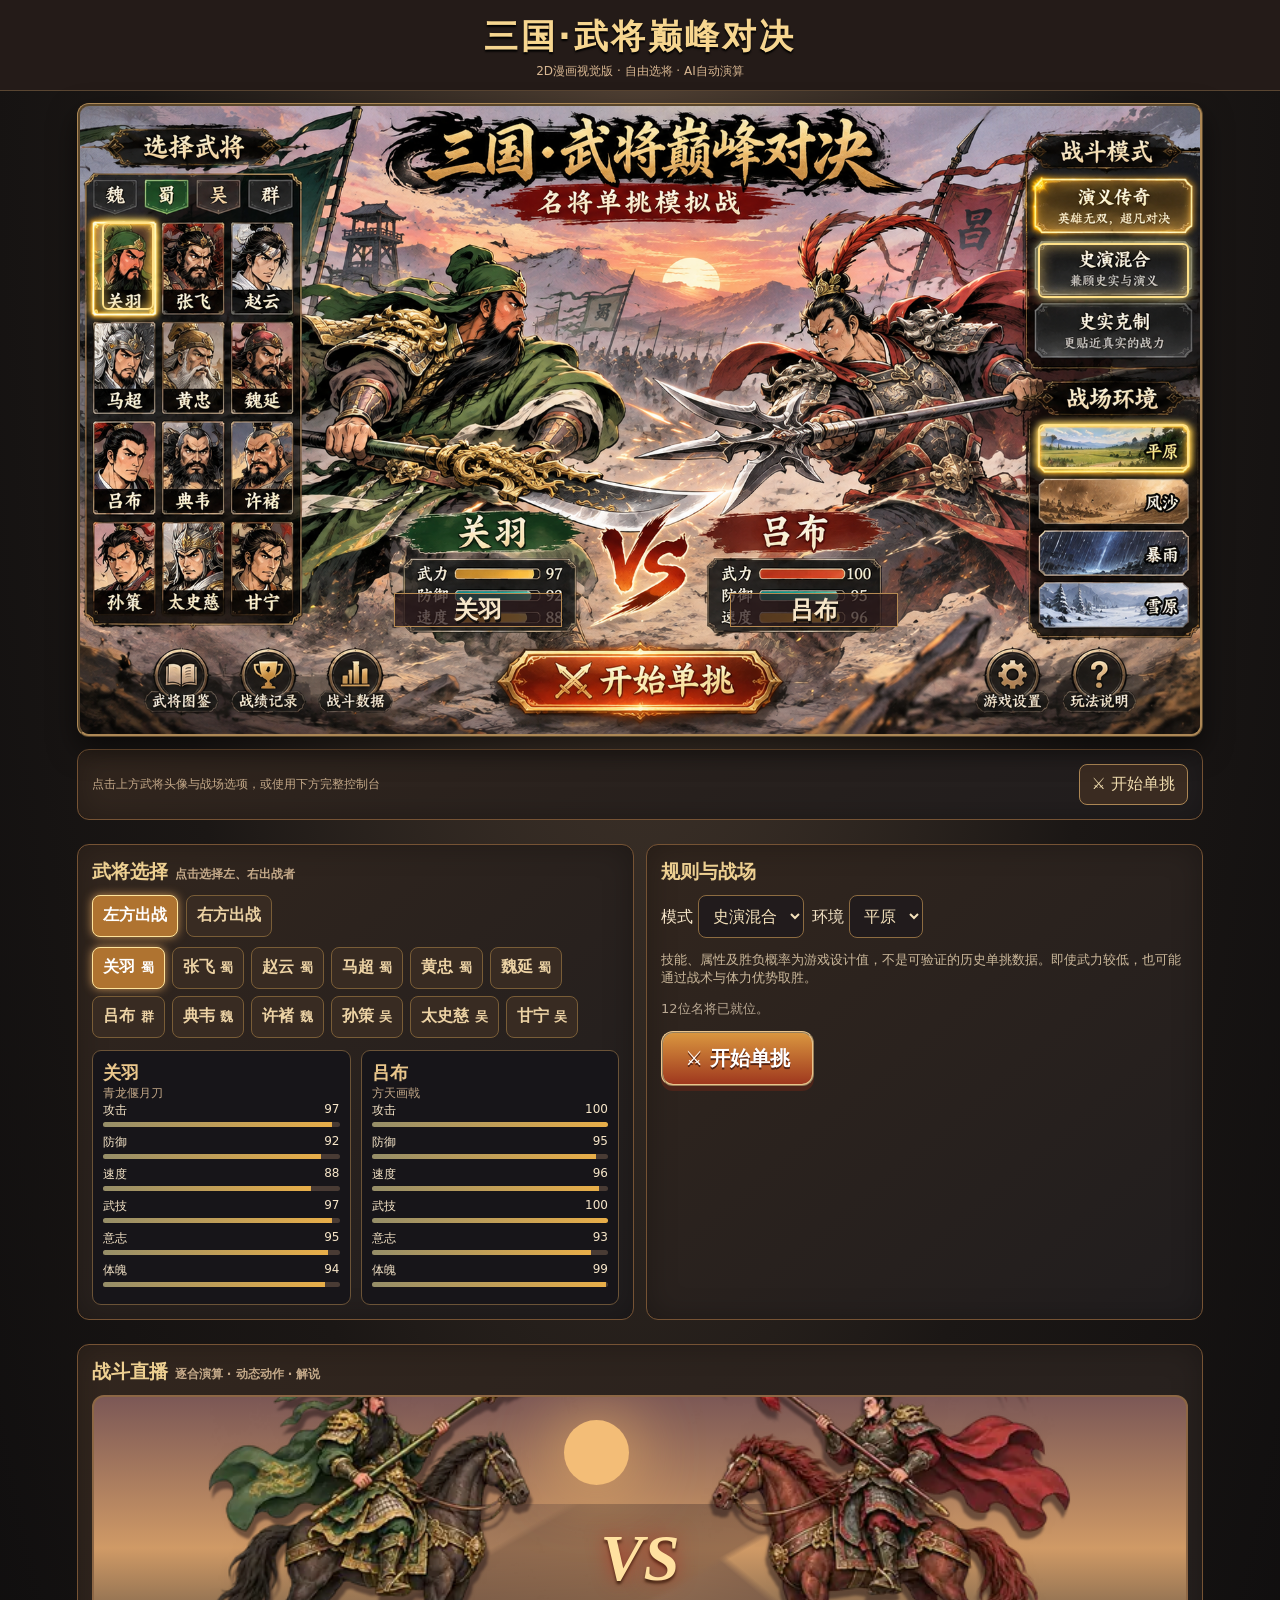
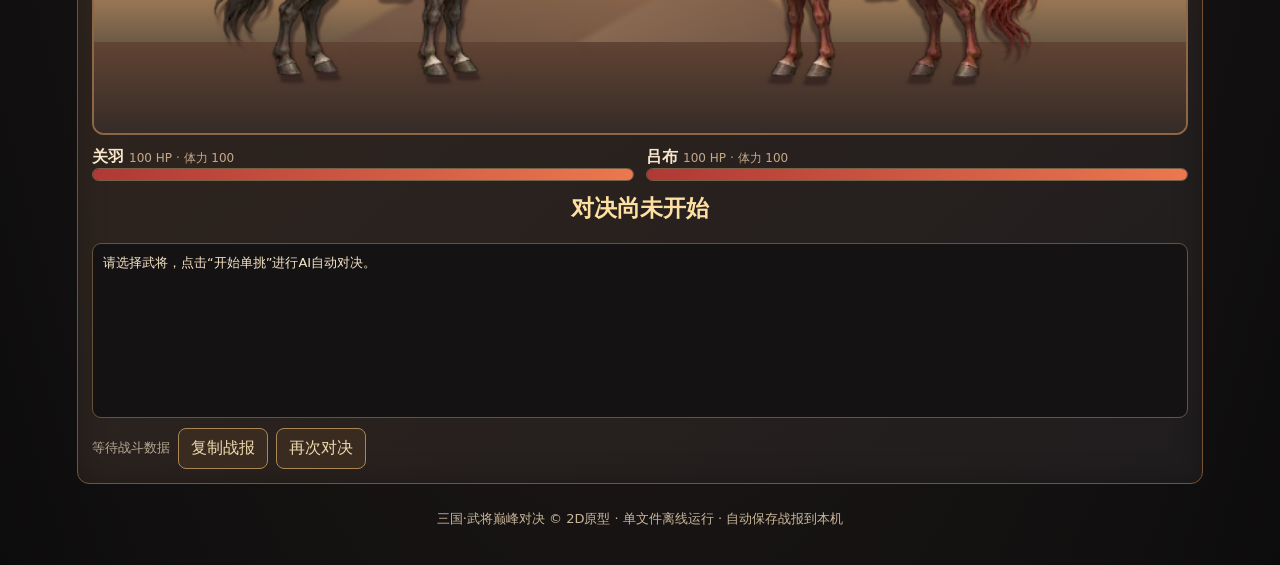
==== commit 203255ee: "Animate Guan Yu and Lü Bu with hand-painted cavalry poses" ====
--- a/duel/index.html
+++ b/duel/index.html
@@ -41,7 +41,57 @@
   .warrior, .warrior *, .impact:not(:empty) { animation:none !important; transition:none !important; }
   .impact { opacity:1; }
 }
-</style></head><body><header class="top"><h1>三国·武将巅峰对决</h1><small>2D漫画视觉版 · 自由选将 · AI自动演算</small></header><main class="wrap"><section class="hero" aria-label="2D三国对决美术主界面"><img src="[data-uri]" alt="关羽与吕布在三国战场交锋的手绘2D游戏视觉稿" id="art"><div id="hotspots"></div><div class="overlay-name left" id="labelA">关羽</div><div class="overlay-name right" id="labelB">吕布</div></section><div class="panel"><div class="actionrow" style="justify-content:space-between"><span class="sub">点击上方武将头像与战场选项，或使用下方完整控制台</span><button class="outline" id="jump">⚔ 开始单挑</button></div></div><div class="controls"><section class="panel"><h2>武将选择 <span class="sub">点击选择左、右出战者</span></h2><div class="actionrow" style="margin-bottom:10px"><button class="chip selected" id="sideA">左方出战</button><button class="chip" id="sideB">右方出战</button></div><div class="hero-picker" id="roster"></div><div class="statgrid" id="stats" style="margin-top:12px"></div></section><section class="panel"><h2>规则与战场</h2><div class="actionrow"><label>模式 <select id="mode"><option>演义传奇</option><option selected>史演混合</option><option>史实克制</option></select></label><label>环境 <select id="weather"><option selected>平原</option><option>风沙</option><option>暴雨</option><option>雪原</option></select></label></div><p class="minitip">技能、属性及胜负概率为游戏设计值，不是可验证的历史单挑数据。即使武力较低，也可能通过战术与体力优势取胜。</p><p id="battleStatus" class="status">12位名将已就位。</p><button class="primary" id="start">⚔ 开始单挑</button></section></div><section class="panel" id="battle"><h2>战斗直播 <span class="sub">逐合演算 · 动态动作 · 解说</span></h2><div class="view"><div class="sun"></div><div class="ground"></div><div id="fighter0" class="warrior left"></div><div id="fighter1" class="warrior right"></div><div class="vs">VS</div><div id="impact" class="impact" aria-hidden="true"></div></div><div class="bars"><div><b id="nm0">关羽</b> <span id="st0" class="sub"></span><div class="bar"><i id="hp0"></i></div></div><div><b id="nm1">吕布</b> <span id="st1" class="sub"></span><div class="bar"><i id="hp1"></i></div></div></div><div class="announce" id="result">对决尚未开始</div><div class="log" id="log"><p>请选择武将，点击“开始单挑”进行AI自动对决。</p></div><div class="actionrow" style="margin-top:10px"><span class="status" id="analysis">等待战斗数据</span><button class="outline" id="copy">复制战报</button><button class="outline" id="rematch">再次对决</button></div></section><footer class="minitip" style="text-align:center;padding:14px 0 25px">三国·武将巅峰对决 © 2D原型 · 单文件离线运行 · 自动保存战报到本机</footer></main><script src="./assets/art-00.js"></script>
+.view { isolation:isolate; }
+.warrior[data-figure="guan"], .warrior[data-figure="lu"] {
+  width:46%; height:auto; aspect-ratio:18/13; bottom:15%;
+}
+.warrior[data-figure]:not([data-figure=""]) svg { display:none; }
+.warrior[data-figure]:not([data-figure=""])::after {
+  content:""; position:absolute; inset:0; background-image:url("[data-uri]");
+  background-size:300% 200%; background-position:var(--frame,0%) var(--row,0%);
+  transform-origin:50% 98%; animation:horse-breath 1.7s ease-in-out infinite;
+}
+.warrior[data-figure="lu"] { --row:100%; }
+.warrior[data-figure]:not([data-figure=""])[data-phase="windup"],
+.warrior[data-figure]:not([data-figure=""])[data-motion="guard"] { --frame:50%; }
+.warrior[data-figure]:not([data-figure=""])[data-phase="charge"],
+.warrior[data-figure]:not([data-figure=""])[data-phase="contact"] { --frame:100%; }
+.warrior[data-phase="windup"] { animation:gather 245ms ease-out both; }
+.warrior[data-figure]:not([data-figure=""])[data-motion="fallen"]::after {
+  transform:rotate(-16deg) translateY(12%); opacity:.65; animation:none;
+}
+.warrior[data-figure]:not([data-figure=""])[data-phase]::after { animation:none; }
+.view .strike-trail, .view .hoof-dust {
+  position:absolute; pointer-events:none; opacity:0;
+}
+.strike-trail { z-index:3; left:28%; right:28%; top:31%; height:30%; transform-origin:50% 55%; }
+.view[data-direction="left"] .strike-trail { scale:-1 1; }
+.view[data-contact][data-strike="cut"] .strike-trail {
+  border-top:clamp(3px,1vw,10px) solid #c3f6be;
+  border-radius:52% 55% 15% 0;
+  box-shadow:0 -4px 17px #6ca676, inset 0 7px 16px #c9ffba88;
+  animation:sweep-flash 155ms ease-out both;
+}
+.view[data-contact][data-strike="thrust"] .strike-trail {
+  background:linear-gradient(90deg,transparent,#ff784c 78%,#fff9db);
+  clip-path:polygon(0 43%,100% 36%,100% 47%,8% 50%,77% 53%,99% 60%,44% 56%);
+  animation:sweep-flash 155ms ease-out both;
+}
+.hoof-dust { z-index:0; inset:60% 15% 10%; background:radial-gradient(ellipse at center,#e0b68099,transparent 69%); }
+.view[data-contact] .hoof-dust { animation:dust-lift 155ms ease-out both; }
+@keyframes gather {
+  from {transform:scaleX(var(--facing))}
+  to {transform:scaleX(var(--facing)) translateX(-5%) rotate(-4deg)}
+}
+@keyframes horse-breath { 50% {transform:scaleY(1.018)} }
+@keyframes sweep-flash { from {opacity:1;transform:scale(.79) rotate(-10deg)} to {opacity:.15;transform:scale(1.14) rotate(7deg)} }
+@keyframes dust-lift { from {opacity:.65;transform:scale(.5)} to {opacity:.12;transform:scale(1.1) translateY(-14%)} }
+@media (max-width:600px) { .warrior[data-figure="guan"], .warrior[data-figure="lu"] { bottom:21%; } }
+@media (prefers-reduced-motion:reduce) {
+  .warrior[data-figure]::after, .strike-trail, .hoof-dust { animation:none !important; }
+}
+
+</style></head><body><header class="top"><h1>三国·武将巅峰对决</h1><small>2D漫画视觉版 · 自由选将 · AI自动演算</small></header><main class="wrap"><section class="hero" aria-label="2D三国对决美术主界面"><img src="[data-uri]" alt="关羽与吕布在三国战场交锋的手绘2D游戏视觉稿" id="art"><div id="hotspots"></div><div class="overlay-name left" id="labelA">关羽</div><div class="overlay-name right" id="labelB">吕布</div></section><div class="panel"><div class="actionrow" style="justify-content:space-between"><span class="sub">点击上方武将头像与战场选项，或使用下方完整控制台</span><button class="outline" id="jump">⚔ 开始单挑</button></div></div><div class="controls"><section class="panel"><h2>武将选择 <span class="sub">点击选择左、右出战者</span></h2><div class="actionrow" style="margin-bottom:10px"><button class="chip selected" id="sideA">左方出战</button><button class="chip" id="sideB">右方出战</button></div><div class="hero-picker" id="roster"></div><div class="statgrid" id="stats" style="margin-top:12px"></div></section><section class="panel"><h2>规则与战场</h2><div class="actionrow"><label>模式 <select id="mode"><option>演义传奇</option><option selected>史演混合</option><option>史实克制</option></select></label><label>环境 <select id="weather"><option selected>平原</option><option>风沙</option><option>暴雨</option><option>雪原</option></select></label></div><p class="minitip">技能、属性及胜负概率为游戏设计值，不是可验证的历史单挑数据。即使武力较低，也可能通过战术与体力优势取胜。</p><p id="battleStatus" class="status">12位名将已就位。</p><button class="primary" id="start">⚔ 开始单挑</button></section></div><section class="panel" id="battle"><h2>战斗直播 <span class="sub">逐合演算 · 动态动作 · 解说</span></h2><div class="view"><div class="sun"></div><div class="ground"></div><div id="fighter0" class="warrior left"></div><div id="fighter1" class="warrior right"></div><div class="vs">VS</div><div class="strike-trail" aria-hidden="true"></div><div class="hoof-dust" aria-hidden="true"></div><div id="impact" class="impact" aria-hidden="true"></div></div><div class="bars"><div><b id="nm0">关羽</b> <span id="st0" class="sub"></span><div class="bar"><i id="hp0"></i></div></div><div><b id="nm1">吕布</b> <span id="st1" class="sub"></span><div class="bar"><i id="hp1"></i></div></div></div><div class="announce" id="result">对决尚未开始</div><div class="log" id="log"><p>请选择武将，点击“开始单挑”进行AI自动对决。</p></div><div class="actionrow" style="margin-top:10px"><span class="status" id="analysis">等待战斗数据</span><button class="outline" id="copy">复制战报</button><button class="outline" id="rematch">再次对决</button></div></section><footer class="minitip" style="text-align:center;padding:14px 0 25px">三国·武将巅峰对决 © 2D原型 · 单文件离线运行 · 自动保存战报到本机</footer></main><script src="./assets/art-00.js"></script>
 <script src="./assets/art-01.js"></script>
 <script src="./assets/art-02.js"></script>
 <script src="./assets/art-03.js"></script>
@@ -61,7 +111,14 @@
 <script src="./assets/art-17.js"></script>
 <script>document.getElementById('art').src='data:image/png;base64,'+(window.__duelArt||[]).join('');delete window.__duelArt;</script>
 <script>
-'use strict';const heroes=[['关羽','蜀',97,92,88,97,95,94,'青龙偃月刀','#376b49'],['张飞','蜀',97,85,86,93,93,98,'丈八蛇矛','#4d5f40'],['赵云','蜀',94,93,98,96,98,91,'亮银枪','#76969d'],['马超','蜀',95,88,96,94,92,93,'虎头枪','#8c99ad'],['黄忠','蜀',90,88,83,94,94,85,'凤嘴刀','#a89065'],['魏延','蜀',89,87,87,90,90,91,'长刀','#744c3d'],['吕布','群',100,95,96,100,93,99,'方天画戟','#a72e2e'],['典韦','魏',96,87,79,93,97,98,'双铁戟','#6a5557'],['许褚','魏',94,93,75,88,95,99,'大刀','#9e744b'],['孙策','吴',91,88,91,91,91,91,'长枪','#a94f3b'],['太史慈','吴',90,90,89,92,95,90,'双戟','#647c85'],['甘宁','吴',90,84,95,92,92,88,'长刀','#8d5e54']];const $=id=>document.getElementById(id);let selection=[0,6],target=0,busy=false,battleLog=[],lastStats=[];const stats=['攻击','防御','速度','武技','意志','体魄'];function setTarget(i){target=i;$('sideA').classList.toggle('selected',i===0);$('sideB').classList.toggle('selected',i===1);render()}function choose(i){if(busy)return;if(selection[1-target]===i){selection[1-target]=selection[target]}selection[target]=i;render()}function render(){for(let s=0;s<2;s++){$('label'+(s?'B':'A')).textContent=heroes[selection[s]][0];$('nm'+s).textContent=heroes[selection[s]][0];if(!busy){delete $('fighter'+s).dataset.motion;$('fighter'+s).innerHTML=warriorSvg(heroes[selection[s]])}}let html='';heroes.forEach((h,i)=>{let active=selection[target]===i;html+='<button type="button" data-i="'+i+'" class="chip '+(active?'selected':'')+'">'+h[0]+' <small>'+h[1]+'</small></button>'});$('roster').innerHTML=html;$('roster').querySelectorAll('button').forEach(b=>b.onclick=()=>choose(+b.dataset.i));$('stats').innerHTML=selection.map(s=>{let h=heroes[s];return '<div class="statbox"><b>'+h[0]+'</b><div class="sub">'+h[8]+'</div>'+stats.map((name,i)=>'<div class="statrow"><span>'+name+'</span><span>'+h[i+2]+'</span></div><div class="meter"><i style="width:'+h[i+2]+'%"></i></div>').join('')+'</div>'}).join('');markHotspots()}function weaponMotion(hero) {
+'use strict';const heroes=[['关羽','蜀',97,92,88,97,95,94,'青龙偃月刀','#376b49'],['张飞','蜀',97,85,86,93,93,98,'丈八蛇矛','#4d5f40'],['赵云','蜀',94,93,98,96,98,91,'亮银枪','#76969d'],['马超','蜀',95,88,96,94,92,93,'虎头枪','#8c99ad'],['黄忠','蜀',90,88,83,94,94,85,'凤嘴刀','#a89065'],['魏延','蜀',89,87,87,90,90,91,'长刀','#744c3d'],['吕布','群',100,95,96,100,93,99,'方天画戟','#a72e2e'],['典韦','魏',96,87,79,93,97,98,'双铁戟','#6a5557'],['许褚','魏',94,93,75,88,95,99,'大刀','#9e744b'],['孙策','吴',91,88,91,91,91,91,'长枪','#a94f3b'],['太史慈','吴',90,90,89,92,95,90,'双戟','#647c85'],['甘宁','吴',90,84,95,92,92,88,'长刀','#8d5e54']];const $=id=>document.getElementById(id);let selection=[0,6],target=0,busy=false,battleLog=[],lastStats=[];const stats=['攻击','防御','速度','武技','意志','体魄'];function setTarget(i){target=i;$('sideA').classList.toggle('selected',i===0);$('sideB').classList.toggle('selected',i===1);render()}function choose(i){if(busy)return;if(selection[1-target]===i){selection[1-target]=selection[target]}selection[target]=i;render()}function render(){for(let s=0;s<2;s++){$('label'+(s?'B':'A')).textContent=heroes[selection[s]][0];$('nm'+s).textContent=heroes[selection[s]][0];if (!busy) {
+  const fighter = $('fighter'+s);
+  const hero = heroes[selection[s]];
+  delete fighter.dataset.motion;
+  delete fighter.dataset.phase;
+  fighter.dataset.figure = hero[0] === '关羽' ? 'guan' : hero[0] === '吕布' ? 'lu' : '';
+  fighter.innerHTML = warriorSvg(hero);
+}}let html='';heroes.forEach((h,i)=>{let active=selection[target]===i;html+='<button type="button" data-i="'+i+'" class="chip '+(active?'selected':'')+'">'+h[0]+' <small>'+h[1]+'</small></button>'});$('roster').innerHTML=html;$('roster').querySelectorAll('button').forEach(b=>b.onclick=()=>choose(+b.dataset.i));$('stats').innerHTML=selection.map(s=>{let h=heroes[s];return '<div class="statbox"><b>'+h[0]+'</b><div class="sub">'+h[8]+'</div>'+stats.map((name,i)=>'<div class="statrow"><span>'+name+'</span><span>'+h[i+2]+'</span></div><div class="meter"><i style="width:'+h[i+2]+'%"></i></div>').join('')+'</div>'}).join('');markHotspots()}function weaponMotion(hero) {
   return /枪|矛|方天/.test(hero[8]) ? 'thrust' : 'cut';
 }
 function warriorSvg(hero) {
@@ -106,9 +163,25 @@
 const impact=$('impact');
 const fighters=[$('fighter0'),$('fighter1')];
 arena.classList.add('fighting');
-fighters.forEach(fighter=>delete fighter.dataset.motion);
-$('start').disabled=true;$('battle').scrollIntoView({behavior:'smooth',block:'start'});let h=selection.map(i=>heroes[i]);let s=[{hp:100,energy:100,attack:0,hits:0,defends:0},{hp:100,energy:100,attack:0,hits:0,defends:0}];$('log').replaceChildren();battleLog=[];$('result').textContent='战鼓齐鸣 · 双方交锋';append(h[0][0]+' 对阵 '+h[1][0]+'，战场：'+$('weather').value+'，模式：'+$('mode').value);let rounds=0;refresh(s);while(rounds<34&&s[0].hp>0&&s[1].hp>0){let at=rounds%2,def=1-at,a=h[at],b=h[def],w=$('weather').value,mode=$('mode').value;rounds++;s[at].attack++;let action=Math.random(),special=action<.14&&s[at].energy>25;let hit=.67+(a[5]-b[5])*.007+(a[4]-b[4])*.003-(w==='暴雨'?.06:w==='风沙'?.045:0);let block=.12+(b[3]-a[2])*.006+(b[5]-a[5])*.002;let text='第'+rounds+'合：'+a[0]+' '+(special?'使出绝招，':'纵马挥舞'+a[8]+'，');fighters[at].dataset.motion=weaponMotion(a);
+fighters.forEach(fighter=>{
+  delete fighter.dataset.motion;
+  delete fighter.dataset.phase;
+});
+const dramatic = fighters.some(fighter => fighter.dataset.figure);
+$('start').disabled=true;$('battle').scrollIntoView({behavior:'smooth',block:'start'});let h=selection.map(i=>heroes[i]);let s=[{hp:100,energy:100,attack:0,hits:0,defends:0},{hp:100,energy:100,attack:0,hits:0,defends:0}];$('log').replaceChildren();battleLog=[];$('result').textContent='战鼓齐鸣 · 双方交锋';append(h[0][0]+' 对阵 '+h[1][0]+'，战场：'+$('weather').value+'，模式：'+$('mode').value);let rounds=0;refresh(s);while(rounds<34&&s[0].hp>0&&s[1].hp>0){let at=rounds%2,def=1-at,a=h[at],b=h[def],w=$('weather').value,mode=$('mode').value;rounds++;s[at].attack++;let action=Math.random(),special=action<.14&&s[at].energy>25;let hit=.67+(a[5]-b[5])*.007+(a[4]-b[4])*.003-(w==='暴雨'?.06:w==='风沙'?.045:0);let block=.12+(b[3]-a[2])*.006+(b[5]-a[5])*.002;let text='第'+rounds+'合：'+a[0]+' '+(special?'使出绝招，':'纵马挥舞'+a[8]+'，');const attacker = fighters[at];
+const defender = fighters[def];
+const strike = weaponMotion(a);
+arena.dataset.direction = at === 0 ? 'right' : 'left';
+arena.dataset.strike = strike;
+if (dramatic) {
+  attacker.dataset.phase = 'windup';
+  await sleep(special ? 330 : 245);
+}
+attacker.dataset.motion = strike;
+attacker.dataset.phase = 'charge';
 await sleep(235);
+attacker.dataset.phase = 'contact';
+arena.dataset.contact = '';
 let response, cue, effect;
 if(Math.random()>hit){
   text+=b[0]+'迅速闪开！';
@@ -121,14 +194,19 @@
   effect=crit||special?'critical':'hit';
   cue=(crit?'重击 ':special?'绝招 ':'')+'−'+dmg;
 }
-fighters[def].dataset.motion=response;
+defender.dataset.motion=response;
 impact.className='impact '+effect;
 impact.textContent=cue;
-s[at].energy=Math.max(0,s[at].energy-3);s[def].energy=Math.max(0,s[def].energy-1);append(text);refresh(s);await sleep(365);
+s[at].energy=Math.max(0,s[at].energy-3);s[def].energy=Math.max(0,s[def].energy-1);append(text);refresh(s);
+await sleep(155);
+delete arena.dataset.contact;
+attacker.dataset.phase = 'recover';
+await sleep(210);
 impact.textContent='';
-delete fighters[at].dataset.motion;
-if(s[def].hp===0) fighters[def].dataset.motion='fallen';
-else delete fighters[def].dataset.motion;
+delete attacker.dataset.phase;
+delete attacker.dataset.motion;
+if(s[def].hp===0) defender.dataset.motion='fallen';
+else delete defender.dataset.motion;
 }
 arena.classList.remove('fighting');
 let win=s[0].hp===s[1].hp?-1:s[0].hp>s[1].hp?0:1;let conclusion=win===-1?'平局':h[win][0]+'获胜';$('result').textContent='🏆 '+conclusion;append('战斗结束：'+conclusion+'，共'+rounds+'合。');$('analysis').textContent=h.map((v,i)=>v[0]+' 命中'+s[i].hits+'/'+s[i].attack).join(' · ');try{localStorage.setItem('sg-duel-last',JSON.stringify({when:new Date().toISOString(),title:conclusion,log:battleLog}))}catch(e){}busy=false;$('start').disabled=false}function copy(){let t=battleLog.join('\n');if(!t)return;if(navigator.clipboard?.writeText){navigator.clipboard.writeText(t).then(()=>$('analysis').textContent='战报已复制').catch(()=>fallback(t))}else fallback(t)}function fallback(t){let x=document.createElement('textarea');x.value=t;document.body.append(x);x.select();try{document.execCommand('copy');$('analysis').textContent='战报已复制'}catch(e){$('analysis').textContent='请选择复制日志'}x.remove()}$('sideA').onclick=()=>setTarget(0);$('sideB').onclick=()=>setTarget(1);$('start').onclick=start;$('jump').onclick=()=>document.querySelector('.controls').scrollIntoView({behavior:'smooth'});$('copy').onclick=copy;$('rematch').onclick=start;['weather','mode'].forEach(k=>$(k).onchange=markHotspots);render();refresh([{hp:100,energy:100},{hp:100,energy:100}]);
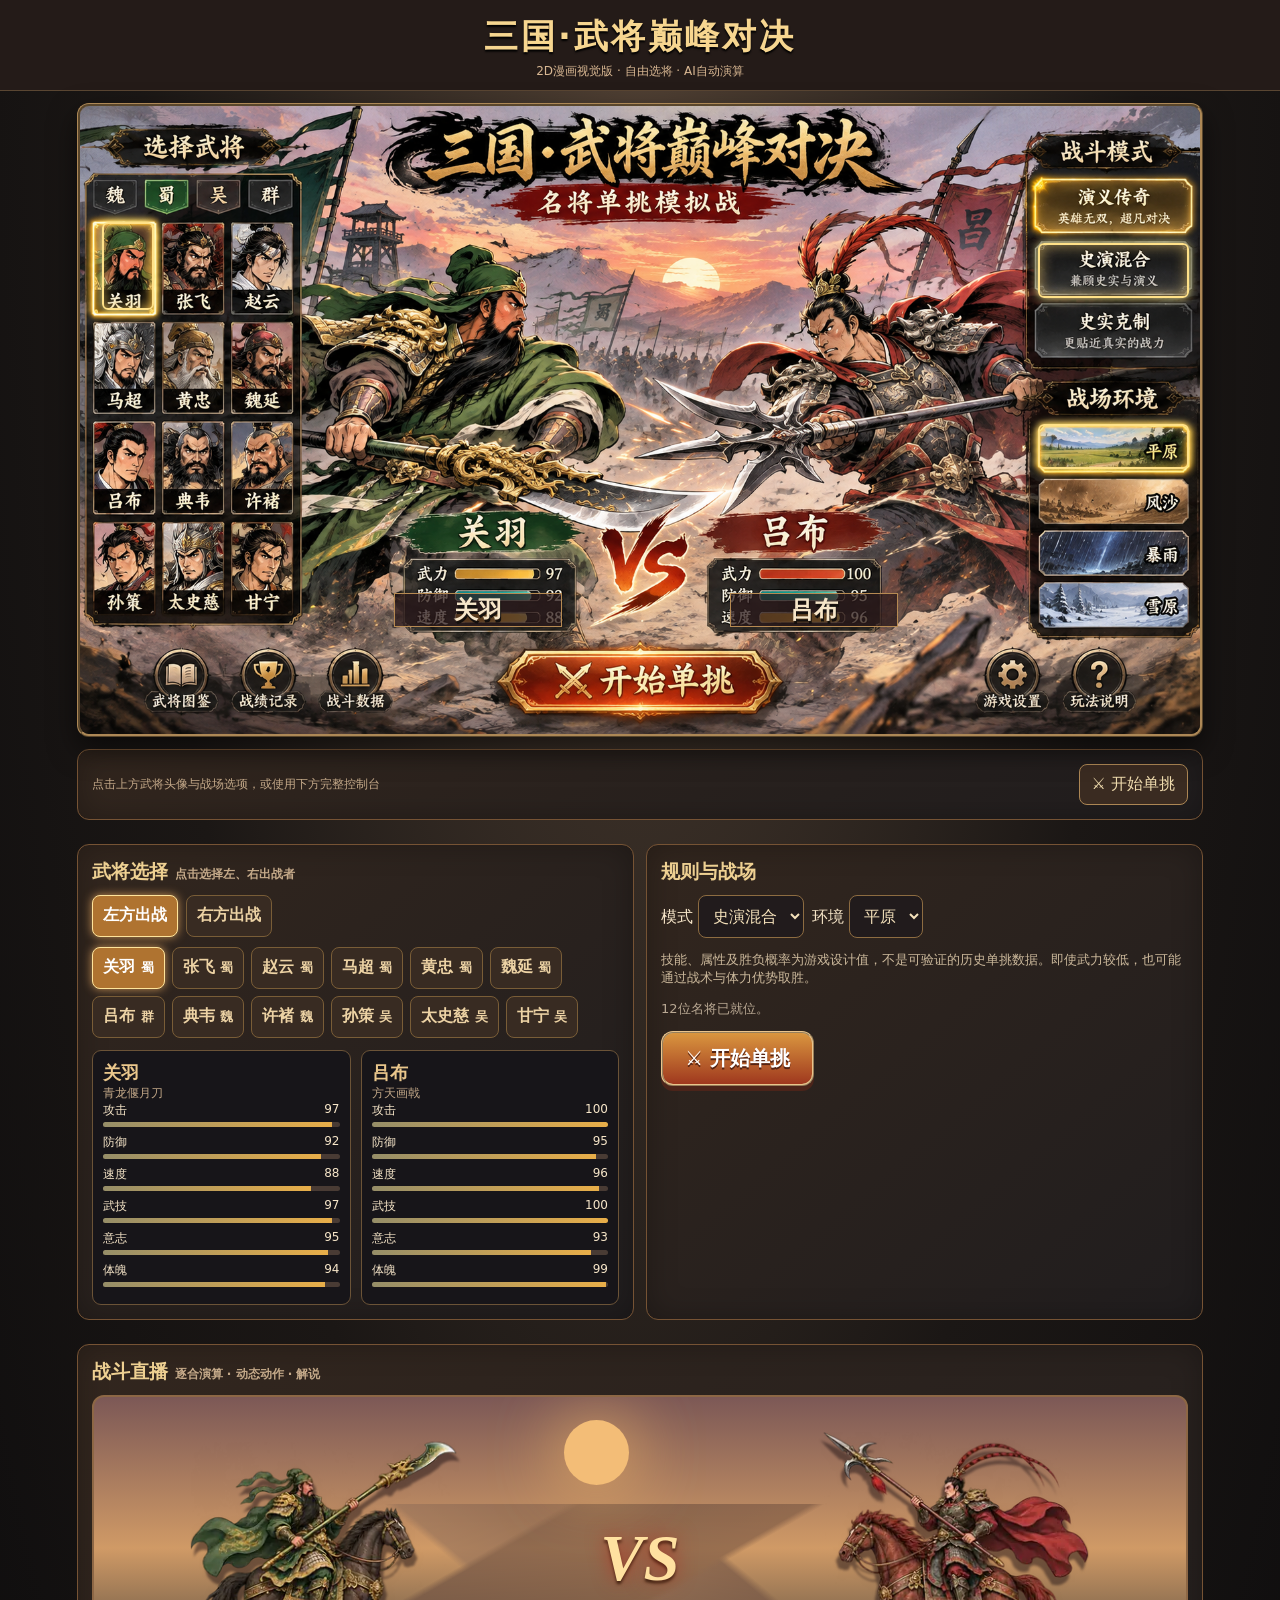
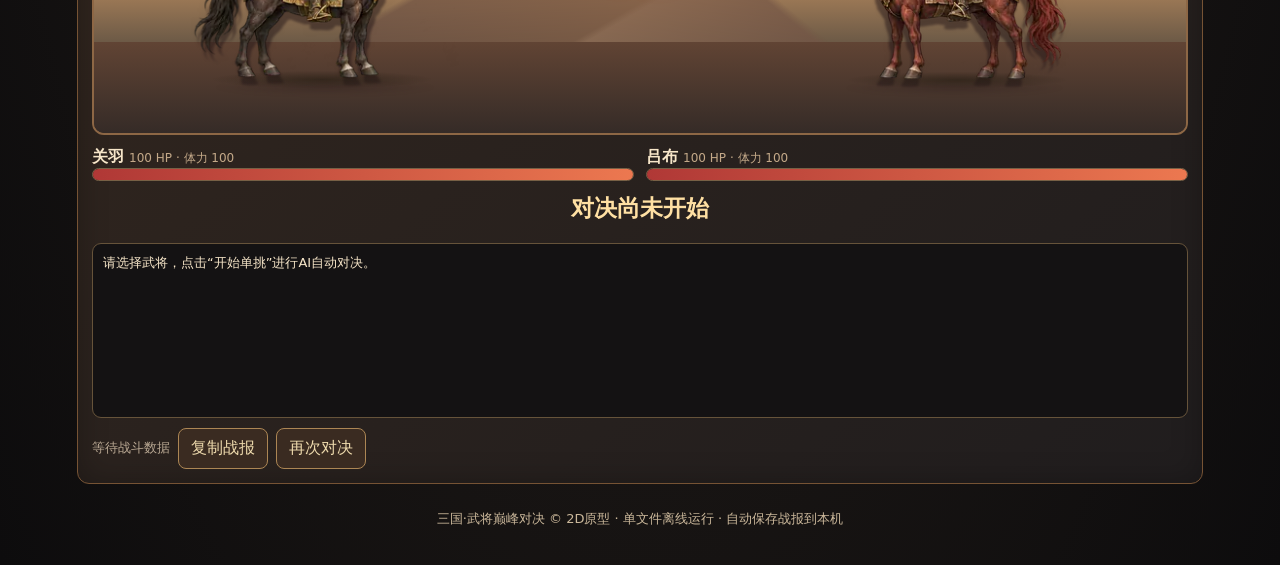
==== commit 29ab691e: "Refine mounted duel scale and movement timing" ====
--- a/duel/index.html
+++ b/duel/index.html
@@ -91,6 +91,59 @@
   .warrior[data-figure]::after, .strike-trail, .hoof-dust { animation:none !important; }
 }
 
+.warrior[data-figure="guan"], .warrior[data-figure="lu"] {
+  width:min(38%, 350px);
+  transform-origin:50% 96%;
+  transition:none;
+}
+.warrior[data-figure]:not([data-figure=""])::before {
+  content:""; position:absolute; left:17%; right:18%; bottom:1%;
+  height:7%; background:radial-gradient(ellipse,#1e180e88,transparent 68%);
+  transform:translateY(48%);
+}
+.warrior[data-figure]:not([data-figure=""])[data-phase="windup"] {
+  animation:load-weight var(--windup,265ms) ease-in-out both;
+}
+.warrior[data-figure]:not([data-figure=""])[data-phase="charge"],
+.warrior[data-figure]:not([data-figure=""])[data-phase="contact"],
+.warrior[data-figure]:not([data-figure=""])[data-phase="recover"] {
+  animation:ride-through 670ms both;
+}
+.warrior[data-figure]:not([data-figure=""])[data-motion="hit"] {
+  animation:absorb-hit 385ms both;
+}
+.warrior[data-figure]:not([data-figure=""])[data-phase="recover"]::after {
+  animation:resettle 210ms ease-out both;
+}
+@keyframes load-weight {
+  from {transform:scaleX(var(--facing))}
+  to {transform:scaleX(var(--facing)) translateX(-6%) rotate(-3deg)}
+}
+@keyframes ride-through {
+  0% {transform:scaleX(var(--facing)) translateX(-6%) rotate(-3deg); animation-timing-function:cubic-bezier(.43,.05,.38,1)}
+  37% {transform:scaleX(var(--facing)) translateX(32%) translateY(-1.5%) rotate(2deg); animation-timing-function:ease-out}
+  51% {transform:scaleX(var(--facing)) translateX(33%) rotate(1deg); animation-timing-function:ease-in-out}
+  69% {transform:scaleX(var(--facing)) translateX(13%) rotate(-2deg); animation-timing-function:ease-out}
+  89% {transform:scaleX(var(--facing)) translateX(1.5%) rotate(.7deg)}
+  100% {transform:scaleX(var(--facing))}
+}
+@keyframes absorb-hit {
+  0%,100% {transform:scaleX(var(--facing))}
+  21% {transform:scaleX(var(--facing)) translateX(-12%) rotate(-5deg); animation-timing-function:ease-out}
+  56% {transform:scaleX(var(--facing)) translateX(-7%) rotate(-1.5deg); animation-timing-function:ease-in-out}
+}
+@keyframes resettle {
+  0% {transform:scaleY(.985)}
+  55% {transform:scaleY(1.012)}
+  100% {transform:scaleY(1)}
+}
+.view:has(.warrior[data-figure]:not([data-figure=""])) .impact { top:48%; }
+.view:has(.warrior[data-figure]:not([data-figure=""])) .strike-trail { top:37%; }
+@media (max-width:600px) {
+  .warrior[data-figure="guan"], .warrior[data-figure="lu"] { bottom:20%; }
+  .view:has(.warrior[data-figure]:not([data-figure=""])) .impact { top:57%; }
+  .view:has(.warrior[data-figure]:not([data-figure=""])) .strike-trail { top:46%; }
+}
 </style></head><body><header class="top"><h1>三国·武将巅峰对决</h1><small>2D漫画视觉版 · 自由选将 · AI自动演算</small></header><main class="wrap"><section class="hero" aria-label="2D三国对决美术主界面"><img src="[data-uri]" alt="关羽与吕布在三国战场交锋的手绘2D游戏视觉稿" id="art"><div id="hotspots"></div><div class="overlay-name left" id="labelA">关羽</div><div class="overlay-name right" id="labelB">吕布</div></section><div class="panel"><div class="actionrow" style="justify-content:space-between"><span class="sub">点击上方武将头像与战场选项，或使用下方完整控制台</span><button class="outline" id="jump">⚔ 开始单挑</button></div></div><div class="controls"><section class="panel"><h2>武将选择 <span class="sub">点击选择左、右出战者</span></h2><div class="actionrow" style="margin-bottom:10px"><button class="chip selected" id="sideA">左方出战</button><button class="chip" id="sideB">右方出战</button></div><div class="hero-picker" id="roster"></div><div class="statgrid" id="stats" style="margin-top:12px"></div></section><section class="panel"><h2>规则与战场</h2><div class="actionrow"><label>模式 <select id="mode"><option>演义传奇</option><option selected>史演混合</option><option>史实克制</option></select></label><label>环境 <select id="weather"><option selected>平原</option><option>风沙</option><option>暴雨</option><option>雪原</option></select></label></div><p class="minitip">技能、属性及胜负概率为游戏设计值，不是可验证的历史单挑数据。即使武力较低，也可能通过战术与体力优势取胜。</p><p id="battleStatus" class="status">12位名将已就位。</p><button class="primary" id="start">⚔ 开始单挑</button></section></div><section class="panel" id="battle"><h2>战斗直播 <span class="sub">逐合演算 · 动态动作 · 解说</span></h2><div class="view"><div class="sun"></div><div class="ground"></div><div id="fighter0" class="warrior left"></div><div id="fighter1" class="warrior right"></div><div class="vs">VS</div><div class="strike-trail" aria-hidden="true"></div><div class="hoof-dust" aria-hidden="true"></div><div id="impact" class="impact" aria-hidden="true"></div></div><div class="bars"><div><b id="nm0">关羽</b> <span id="st0" class="sub"></span><div class="bar"><i id="hp0"></i></div></div><div><b id="nm1">吕布</b> <span id="st1" class="sub"></span><div class="bar"><i id="hp1"></i></div></div></div><div class="announce" id="result">对决尚未开始</div><div class="log" id="log"><p>请选择武将，点击“开始单挑”进行AI自动对决。</p></div><div class="actionrow" style="margin-top:10px"><span class="status" id="analysis">等待战斗数据</span><button class="outline" id="copy">复制战报</button><button class="outline" id="rematch">再次对决</button></div></section><footer class="minitip" style="text-align:center;padding:14px 0 25px">三国·武将巅峰对决 © 2D原型 · 单文件离线运行 · 自动保存战报到本机</footer></main><script src="./assets/art-00.js"></script>
 <script src="./assets/art-01.js"></script>
 <script src="./assets/art-02.js"></script>
@@ -174,12 +227,14 @@
 arena.dataset.direction = at === 0 ? 'right' : 'left';
 arena.dataset.strike = strike;
 if (dramatic) {
+  const windup = special ? 350 : 265;
+  attacker.style.setProperty('--windup', windup+'ms');
   attacker.dataset.phase = 'windup';
-  await sleep(special ? 330 : 245);
+  await sleep(windup);
 }
 attacker.dataset.motion = strike;
 attacker.dataset.phase = 'charge';
-await sleep(235);
+await sleep(attacker.dataset.figure ? 248 : 235);
 attacker.dataset.phase = 'contact';
 arena.dataset.contact = '';
 let response, cue, effect;
@@ -201,7 +256,7 @@
 await sleep(155);
 delete arena.dataset.contact;
 attacker.dataset.phase = 'recover';
-await sleep(210);
+await sleep(attacker.dataset.figure ? 270 : 210);
 impact.textContent='';
 delete attacker.dataset.phase;
 delete attacker.dataset.motion;
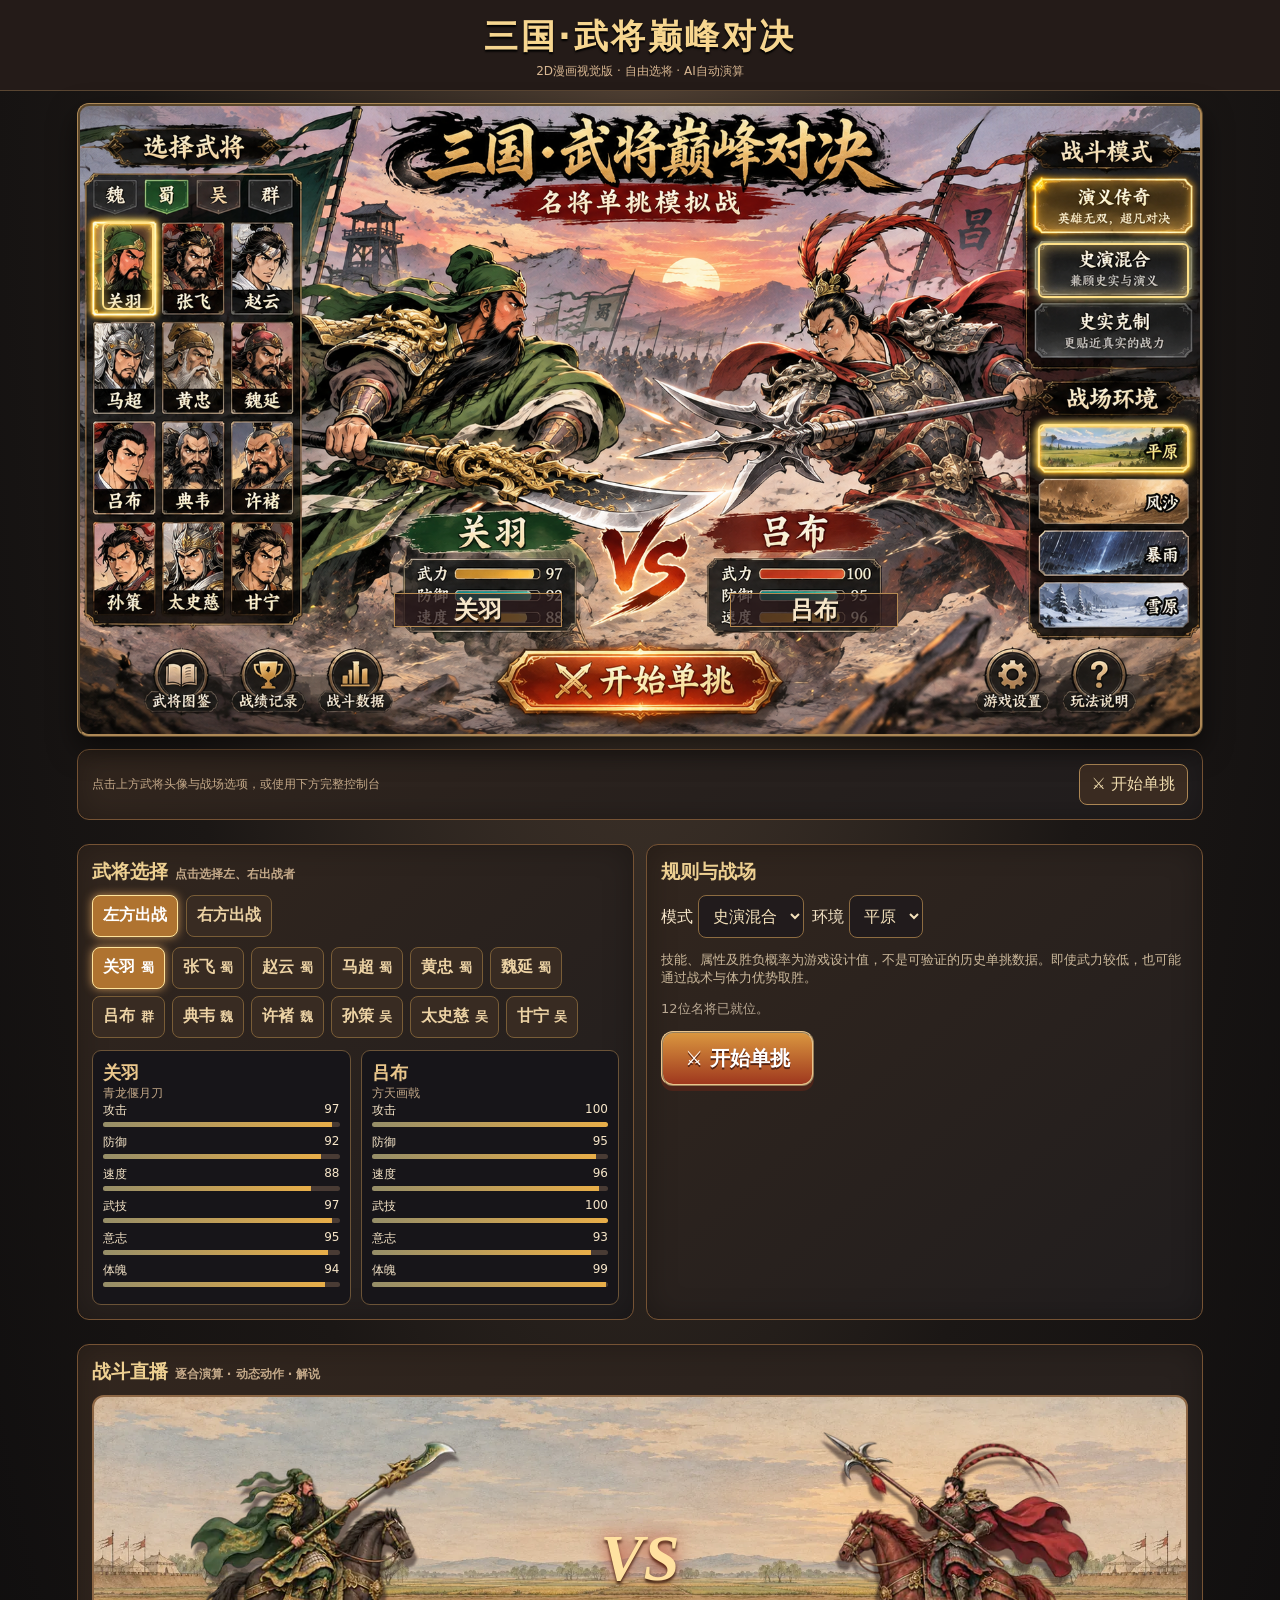
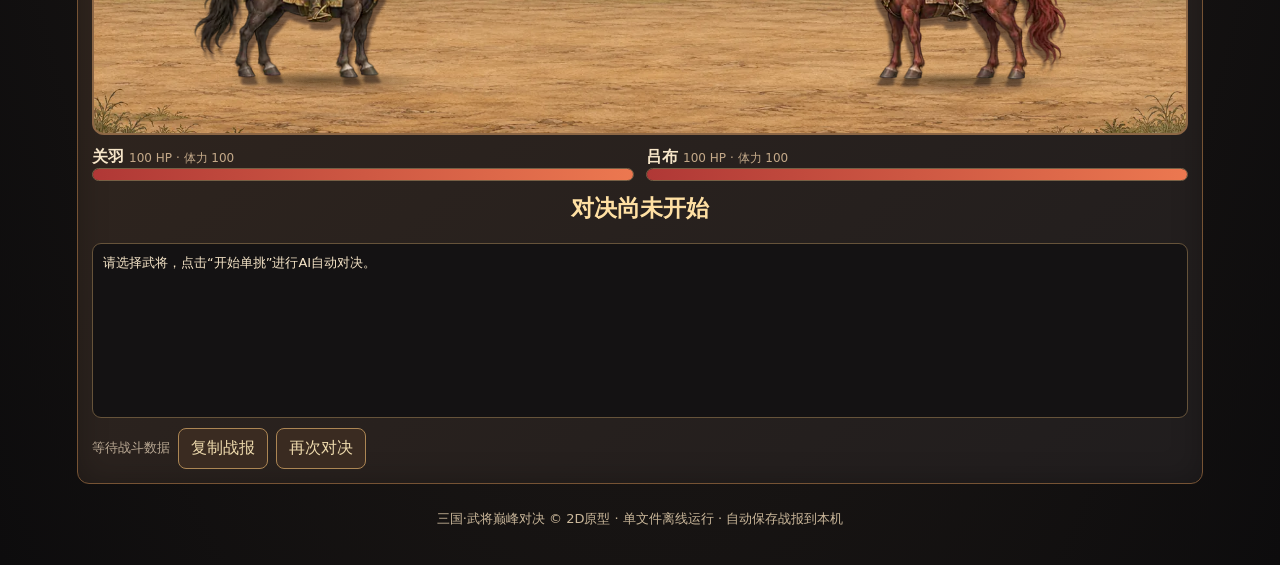
==== commit 88abe85c: "Set mounted duel on a hand-painted Central Plains battlefield" ====
--- a/duel/index.html
+++ b/duel/index.html
@@ -1,5 +1,5 @@
 <!doctype html><html lang="zh-CN"><head><meta charset="utf-8"><meta name="viewport" content="width=device-width, initial-scale=1, viewport-fit=cover"><meta name="theme-color" content="#211711"><title>三国·武将巅峰对决 — 2D漫画版</title><style>
-:root{--gold:#eed092;--amber:#bd7535;--paper:#f0d8af;--bg:#18120e;--ink:#140d0a}*{box-sizing:border-box}html{scroll-behavior:smooth}body{background:radial-gradient(ellipse at 50% 0,#514134,#1b1715 55%,#0d0c0d);color:#f7e6c9;margin:0;font-family:system-ui,-apple-system,'PingFang SC','Microsoft YaHei',sans-serif}.top{padding:14px 12px 10px;text-align:center;border-bottom:1px solid #5a4632;background:#241b18}.top h1{color:#f7d690;text-shadow:0 2px 2px #000;margin:0;font-size:clamp(20px,4vw,34px);letter-spacing:3px}.top small{font-size:12px;color:#d9b893}.wrap{max-width:1150px;margin:auto;padding:12px}.hero{border:3px ridge #ad8856;box-shadow:0 12px 28px #0008;position:relative;aspect-ratio:1672/941;background:#32251d;overflow:hidden;border-radius:12px}.hero img{display:block;width:100%;height:100%}.hotspot{position:absolute;border:2px solid transparent;border-radius:6px;background:transparent;cursor:pointer;touch-action:manipulation}.hotspot:focus-visible,.hotspot:hover{outline:2px solid #ffda74;outline-offset:0;background:#ffe59a2a}.hotspot.selected{border:2px solid #ffe188;box-shadow:inset 0 0 14px #ffd46d99,0 0 10px #fff39b}.hero .overlay-name{position:absolute;bottom:17%;font-weight:900;font-size:clamp(10px,2vw,24px);padding:0 12px;min-width:15%;text-align:center;text-shadow:1px 3px #14100e;background:#2b191abb;border:1px solid #b68a52;pointer-events:none}.overlay-name.left{left:28%}.overlay-name.right{right:27%}.panel{background:linear-gradient(140deg,#32261e,#201d1e);border:1px solid #765334;border-radius:12px;padding:14px;box-shadow:inset 0 0 30px #0004;margin:12px 0}h2{margin:0 0 10px;color:var(--gold);font-size:19px}.sub{font-size:12px;color:#c4a989}.controls{display:grid;grid-template-columns:1fr 1fr;gap:12px}.hero-picker{display:flex;flex-wrap:wrap;gap:7px}.chip{border:1px solid #795d37;color:#ecd2a4;background:#382b22;min-height:42px;padding:7px 10px;border-radius:8px;font-weight:600;cursor:pointer}.chip.selected{background:#af7330;border-color:#ffe49b;color:#fff;box-shadow:0 0 10px #c59053}.chip:disabled{opacity:.5}.statgrid{display:grid;grid-template-columns:1fr 1fr;gap:10px}.statbox{background:#171519;border:1px solid #6b5337;border-radius:9px;padding:10px}.statbox b{font-size:18px;color:#eac78c}.statrow{display:flex;justify-content:space-between;font-size:12px}.meter{height:5px;border-radius:10px;background:#493b34;margin:3px 0 7px;overflow:hidden}.meter i{display:block;height:100%;background:linear-gradient(90deg,#968e68,#e8ae49)}button{font:inherit;cursor:pointer}.primary{background:linear-gradient(#da963f,#9f381e);border:2px ridge #eac48c;color:white;font-size:20px;font-weight:900;text-shadow:0 2px #542313;min-height:55px;padding:12px 22px;border-radius:12px;box-shadow:0 5px 0 #4b241a;touch-action:manipulation}.primary:disabled{opacity:.5;cursor:not-allowed}.actionrow{display:flex;gap:8px;flex-wrap:wrap;align-items:center}.outline{background:#3a2b21;color:#eedaad;border:1px solid #ac8654;padding:9px 12px;border-radius:8px}select{font:inherit;background:#211b1c;color:#f5e2bb;padding:10px;border:1px solid #8d6c41;border-radius:8px;max-width:100%}.view{position:relative;height:340px;overflow:hidden;border:2px solid #8d6745;border-radius:12px;background:linear-gradient(#7c5856 0%,#d09a66 45%,#655544 75%,#33261f)}.view:before{content:'';position:absolute;left:0;right:0;bottom:23%;height:45%;background:linear-gradient(150deg,transparent 35%,#6e5143 36%,#7c5944 53%,transparent 54%),linear-gradient(40deg,transparent 37%,#98735a 38%,#745546 58%,transparent 59%);opacity:.65}.sun{position:absolute;top:7%;left:43%;height:65px;width:65px;background:#f3bd77;border-radius:100%;box-shadow:0 0 70px #f5ba69}.ground{position:absolute;bottom:0;left:0;right:0;height:27%;background:linear-gradient(#614434,#352b27)}.warrior{position:absolute;bottom:22%;width:40%;height:58%;transition:transform .25s,filter .15s;filter:drop-shadow(3px 8px 1px #23171888)}.warrior.left{left:5%}.warrior.right{right:5%;transform:scaleX(-1)}.warrior svg{width:100%;height:100%;overflow:visible}.vs{position:absolute;left:50%;top:48%;transform:translate(-50%,-50%);font:bold italic clamp(32px,7vw,65px) Georgia,serif;color:#ffe1a0;text-shadow:0 0 20px #ad3725,0 3px 3px #321}.announce{text-align:center;color:#ffe0a3;font-size:23px;font-weight:900;min-height:42px;margin:8px 0}.bars{display:grid;grid-template-columns:1fr 1fr;gap:12px;margin:12px 0}.bar{height:13px;background:#392b2d;border:1px solid #776045;border-radius:15px;overflow:hidden}.bar i{display:block;width:100%;height:100%;background:linear-gradient(90deg,#b03836,#ec7850);transition:width .2s}.log{height:175px;background:#141213;border:1px solid #66533a;border-radius:9px;overflow:auto;padding:10px;font-size:13px}.log p{margin:0 0 8px}.tag{border:1px solid #836640;color:#e7c897;border-radius:10px;padding:3px 8px;font-size:12px;display:inline-block;margin:3px}.status{font-size:13px;color:#b9a893}.minitip{font-size:13px;color:#cbb89b}.hide{display:none!important}@media(max-width:690px){.wrap{padding:7px}.hero{border-width:1px;border-radius:4px}.hero .overlay-name{display:none}.controls{grid-template-columns:1fr}.panel{padding:12px;margin:8px 0}.view{height:250px}.warrior{width:44%;height:60%}.hero .hotspot{border-radius:1px}.top h1{font-size:23px}.primary{width:100%}}
+:root{--gold:#eed092;--amber:#bd7535;--paper:#f0d8af;--bg:#18120e;--ink:#140d0a}*{box-sizing:border-box}html{scroll-behavior:smooth}body{background:radial-gradient(ellipse at 50% 0,#514134,#1b1715 55%,#0d0c0d);color:#f7e6c9;margin:0;font-family:system-ui,-apple-system,'PingFang SC','Microsoft YaHei',sans-serif}.top{padding:14px 12px 10px;text-align:center;border-bottom:1px solid #5a4632;background:#241b18}.top h1{color:#f7d690;text-shadow:0 2px 2px #000;margin:0;font-size:clamp(20px,4vw,34px);letter-spacing:3px}.top small{font-size:12px;color:#d9b893}.wrap{max-width:1150px;margin:auto;padding:12px}.hero{border:3px ridge #ad8856;box-shadow:0 12px 28px #0008;position:relative;aspect-ratio:1672/941;background:#32251d;overflow:hidden;border-radius:12px}.hero img{display:block;width:100%;height:100%}.hotspot{position:absolute;border:2px solid transparent;border-radius:6px;background:transparent;cursor:pointer;touch-action:manipulation}.hotspot:focus-visible,.hotspot:hover{outline:2px solid #ffda74;outline-offset:0;background:#ffe59a2a}.hotspot.selected{border:2px solid #ffe188;box-shadow:inset 0 0 14px #ffd46d99,0 0 10px #fff39b}.hero .overlay-name{position:absolute;bottom:17%;font-weight:900;font-size:clamp(10px,2vw,24px);padding:0 12px;min-width:15%;text-align:center;text-shadow:1px 3px #14100e;background:#2b191abb;border:1px solid #b68a52;pointer-events:none}.overlay-name.left{left:28%}.overlay-name.right{right:27%}.panel{background:linear-gradient(140deg,#32261e,#201d1e);border:1px solid #765334;border-radius:12px;padding:14px;box-shadow:inset 0 0 30px #0004;margin:12px 0}h2{margin:0 0 10px;color:var(--gold);font-size:19px}.sub{font-size:12px;color:#c4a989}.controls{display:grid;grid-template-columns:1fr 1fr;gap:12px}.hero-picker{display:flex;flex-wrap:wrap;gap:7px}.chip{border:1px solid #795d37;color:#ecd2a4;background:#382b22;min-height:42px;padding:7px 10px;border-radius:8px;font-weight:600;cursor:pointer}.chip.selected{background:#af7330;border-color:#ffe49b;color:#fff;box-shadow:0 0 10px #c59053}.chip:disabled{opacity:.5}.statgrid{display:grid;grid-template-columns:1fr 1fr;gap:10px}.statbox{background:#171519;border:1px solid #6b5337;border-radius:9px;padding:10px}.statbox b{font-size:18px;color:#eac78c}.statrow{display:flex;justify-content:space-between;font-size:12px}.meter{height:5px;border-radius:10px;background:#493b34;margin:3px 0 7px;overflow:hidden}.meter i{display:block;height:100%;background:linear-gradient(90deg,#968e68,#e8ae49)}button{font:inherit;cursor:pointer}.primary{background:linear-gradient(#da963f,#9f381e);border:2px ridge #eac48c;color:white;font-size:20px;font-weight:900;text-shadow:0 2px #542313;min-height:55px;padding:12px 22px;border-radius:12px;box-shadow:0 5px 0 #4b241a;touch-action:manipulation}.primary:disabled{opacity:.5;cursor:not-allowed}.actionrow{display:flex;gap:8px;flex-wrap:wrap;align-items:center}.outline{background:#3a2b21;color:#eedaad;border:1px solid #ac8654;padding:9px 12px;border-radius:8px}select{font:inherit;background:#211b1c;color:#f5e2bb;padding:10px;border:1px solid #8d6c41;border-radius:8px;max-width:100%}.view{position:relative;height:340px;overflow:hidden;border:2px solid #8d6745;border-radius:12px;background:#ac8959 url([data-uri]) center center / cover no-repeat}.warrior{position:absolute;bottom:22%;width:40%;height:58%;transition:transform .25s,filter .15s;filter:drop-shadow(3px 8px 1px #23171888)}.warrior.left{left:5%}.warrior.right{right:5%;transform:scaleX(-1)}.warrior svg{width:100%;height:100%;overflow:visible}.vs{position:absolute;left:50%;top:48%;transform:translate(-50%,-50%);font:bold italic clamp(32px,7vw,65px) Georgia,serif;color:#ffe1a0;text-shadow:0 0 20px #ad3725,0 3px 3px #321}.announce{text-align:center;color:#ffe0a3;font-size:23px;font-weight:900;min-height:42px;margin:8px 0}.bars{display:grid;grid-template-columns:1fr 1fr;gap:12px;margin:12px 0}.bar{height:13px;background:#392b2d;border:1px solid #776045;border-radius:15px;overflow:hidden}.bar i{display:block;width:100%;height:100%;background:linear-gradient(90deg,#b03836,#ec7850);transition:width .2s}.log{height:175px;background:#141213;border:1px solid #66533a;border-radius:9px;overflow:auto;padding:10px;font-size:13px}.log p{margin:0 0 8px}.tag{border:1px solid #836640;color:#e7c897;border-radius:10px;padding:3px 8px;font-size:12px;display:inline-block;margin:3px}.status{font-size:13px;color:#b9a893}.minitip{font-size:13px;color:#cbb89b}.hide{display:none!important}@media(max-width:690px){.wrap{padding:7px}.hero{border-width:1px;border-radius:4px}.hero .overlay-name{display:none}.controls{grid-template-columns:1fr}.panel{padding:12px;margin:8px 0}.view{height:250px}.warrior{width:44%;height:60%}.hero .hotspot{border-radius:1px}.top h1{font-size:23px}.primary{width:100%}}
 .warrior { --facing: 1; transform:scaleX(var(--facing)); z-index:1; }
 .warrior.right { --facing:-1; transform:scaleX(var(--facing)); }
 .warrior .mount { transform-origin:105px 159px; animation:trot 1.18s ease-in-out infinite; }
@@ -144,7 +144,7 @@
   .view:has(.warrior[data-figure]:not([data-figure=""])) .impact { top:57%; }
   .view:has(.warrior[data-figure]:not([data-figure=""])) .strike-trail { top:46%; }
 }
-</style></head><body><header class="top"><h1>三国·武将巅峰对决</h1><small>2D漫画视觉版 · 自由选将 · AI自动演算</small></header><main class="wrap"><section class="hero" aria-label="2D三国对决美术主界面"><img src="[data-uri]" alt="关羽与吕布在三国战场交锋的手绘2D游戏视觉稿" id="art"><div id="hotspots"></div><div class="overlay-name left" id="labelA">关羽</div><div class="overlay-name right" id="labelB">吕布</div></section><div class="panel"><div class="actionrow" style="justify-content:space-between"><span class="sub">点击上方武将头像与战场选项，或使用下方完整控制台</span><button class="outline" id="jump">⚔ 开始单挑</button></div></div><div class="controls"><section class="panel"><h2>武将选择 <span class="sub">点击选择左、右出战者</span></h2><div class="actionrow" style="margin-bottom:10px"><button class="chip selected" id="sideA">左方出战</button><button class="chip" id="sideB">右方出战</button></div><div class="hero-picker" id="roster"></div><div class="statgrid" id="stats" style="margin-top:12px"></div></section><section class="panel"><h2>规则与战场</h2><div class="actionrow"><label>模式 <select id="mode"><option>演义传奇</option><option selected>史演混合</option><option>史实克制</option></select></label><label>环境 <select id="weather"><option selected>平原</option><option>风沙</option><option>暴雨</option><option>雪原</option></select></label></div><p class="minitip">技能、属性及胜负概率为游戏设计值，不是可验证的历史单挑数据。即使武力较低，也可能通过战术与体力优势取胜。</p><p id="battleStatus" class="status">12位名将已就位。</p><button class="primary" id="start">⚔ 开始单挑</button></section></div><section class="panel" id="battle"><h2>战斗直播 <span class="sub">逐合演算 · 动态动作 · 解说</span></h2><div class="view"><div class="sun"></div><div class="ground"></div><div id="fighter0" class="warrior left"></div><div id="fighter1" class="warrior right"></div><div class="vs">VS</div><div class="strike-trail" aria-hidden="true"></div><div class="hoof-dust" aria-hidden="true"></div><div id="impact" class="impact" aria-hidden="true"></div></div><div class="bars"><div><b id="nm0">关羽</b> <span id="st0" class="sub"></span><div class="bar"><i id="hp0"></i></div></div><div><b id="nm1">吕布</b> <span id="st1" class="sub"></span><div class="bar"><i id="hp1"></i></div></div></div><div class="announce" id="result">对决尚未开始</div><div class="log" id="log"><p>请选择武将，点击“开始单挑”进行AI自动对决。</p></div><div class="actionrow" style="margin-top:10px"><span class="status" id="analysis">等待战斗数据</span><button class="outline" id="copy">复制战报</button><button class="outline" id="rematch">再次对决</button></div></section><footer class="minitip" style="text-align:center;padding:14px 0 25px">三国·武将巅峰对决 © 2D原型 · 单文件离线运行 · 自动保存战报到本机</footer></main><script src="./assets/art-00.js"></script>
+</style></head><body><header class="top"><h1>三国·武将巅峰对决</h1><small>2D漫画视觉版 · 自由选将 · AI自动演算</small></header><main class="wrap"><section class="hero" aria-label="2D三国对决美术主界面"><img src="[data-uri]" alt="关羽与吕布在三国战场交锋的手绘2D游戏视觉稿" id="art"><div id="hotspots"></div><div class="overlay-name left" id="labelA">关羽</div><div class="overlay-name right" id="labelB">吕布</div></section><div class="panel"><div class="actionrow" style="justify-content:space-between"><span class="sub">点击上方武将头像与战场选项，或使用下方完整控制台</span><button class="outline" id="jump">⚔ 开始单挑</button></div></div><div class="controls"><section class="panel"><h2>武将选择 <span class="sub">点击选择左、右出战者</span></h2><div class="actionrow" style="margin-bottom:10px"><button class="chip selected" id="sideA">左方出战</button><button class="chip" id="sideB">右方出战</button></div><div class="hero-picker" id="roster"></div><div class="statgrid" id="stats" style="margin-top:12px"></div></section><section class="panel"><h2>规则与战场</h2><div class="actionrow"><label>模式 <select id="mode"><option>演义传奇</option><option selected>史演混合</option><option>史实克制</option></select></label><label>环境 <select id="weather"><option selected>平原</option><option>风沙</option><option>暴雨</option><option>雪原</option></select></label></div><p class="minitip">技能、属性及胜负概率为游戏设计值，不是可验证的历史单挑数据。即使武力较低，也可能通过战术与体力优势取胜。</p><p id="battleStatus" class="status">12位名将已就位。</p><button class="primary" id="start">⚔ 开始单挑</button></section></div><section class="panel" id="battle"><h2>战斗直播 <span class="sub">逐合演算 · 动态动作 · 解说</span></h2><div class="view" role="group" aria-label="中原平原骑战场景"><div id="fighter0" class="warrior left"></div><div id="fighter1" class="warrior right"></div><div class="vs">VS</div><div class="strike-trail" aria-hidden="true"></div><div class="hoof-dust" aria-hidden="true"></div><div id="impact" class="impact" aria-hidden="true"></div></div><div class="bars"><div><b id="nm0">关羽</b> <span id="st0" class="sub"></span><div class="bar"><i id="hp0"></i></div></div><div><b id="nm1">吕布</b> <span id="st1" class="sub"></span><div class="bar"><i id="hp1"></i></div></div></div><div class="announce" id="result">对决尚未开始</div><div class="log" id="log"><p>请选择武将，点击“开始单挑”进行AI自动对决。</p></div><div class="actionrow" style="margin-top:10px"><span class="status" id="analysis">等待战斗数据</span><button class="outline" id="copy">复制战报</button><button class="outline" id="rematch">再次对决</button></div></section><footer class="minitip" style="text-align:center;padding:14px 0 25px">三国·武将巅峰对决 © 2D原型 · 单文件离线运行 · 自动保存战报到本机</footer></main><script src="./assets/art-00.js"></script>
 <script src="./assets/art-01.js"></script>
 <script src="./assets/art-02.js"></script>
 <script src="./assets/art-03.js"></script>
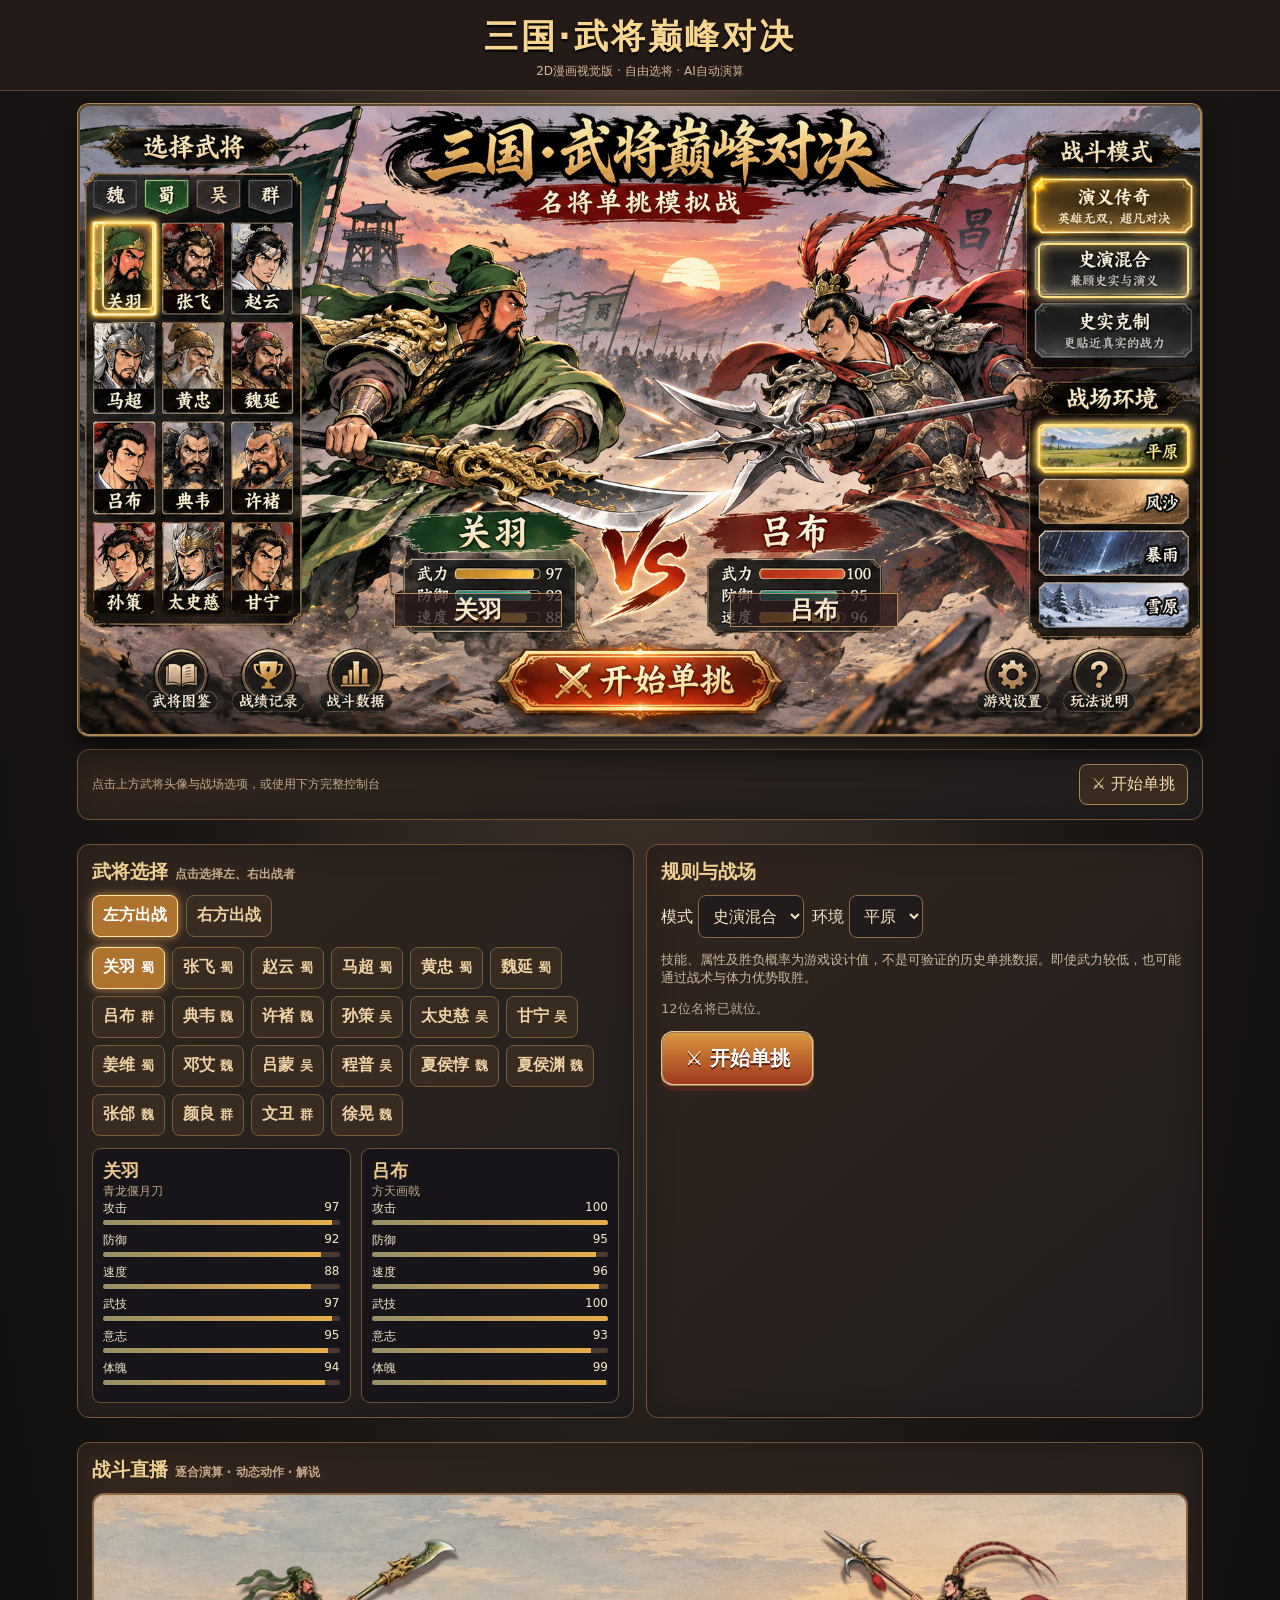
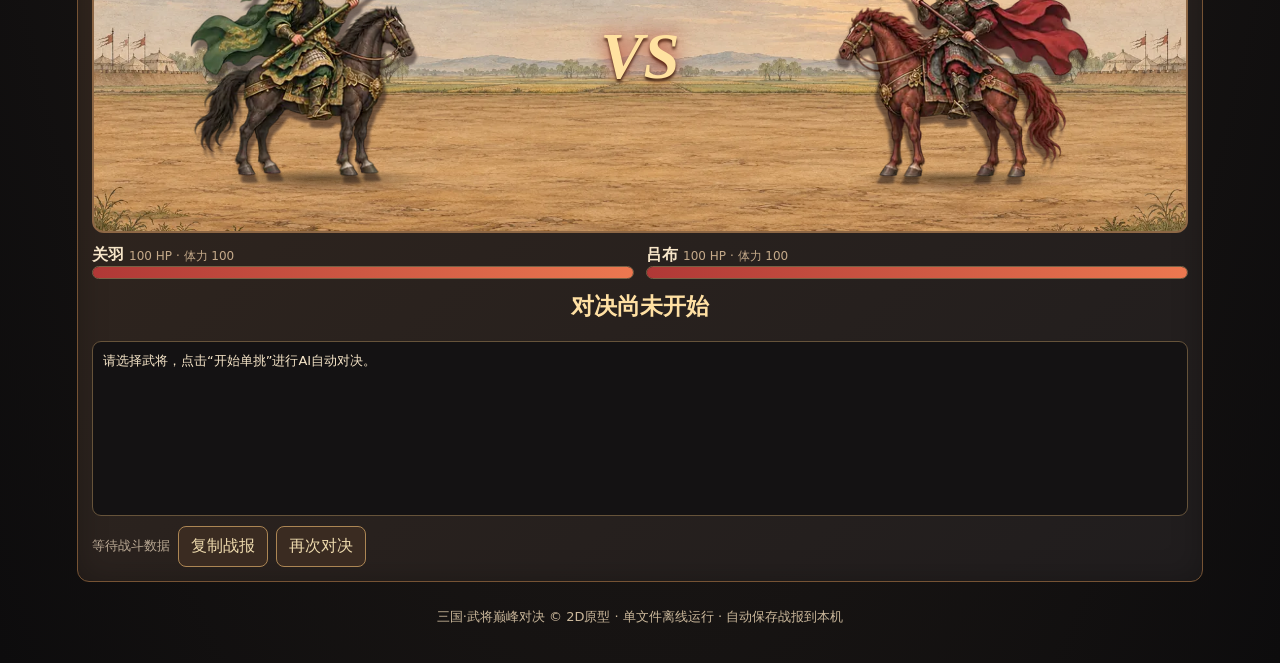
==== commit 201959ea: "Add ten playable generals to the mounted duel roster" ====
--- a/duel/index.html
+++ b/duel/index.html
@@ -164,7 +164,18 @@
 <script src="./assets/art-17.js"></script>
 <script>document.getElementById('art').src='data:image/png;base64,'+(window.__duelArt||[]).join('');delete window.__duelArt;</script>
 <script>
-'use strict';const heroes=[['关羽','蜀',97,92,88,97,95,94,'青龙偃月刀','#376b49'],['张飞','蜀',97,85,86,93,93,98,'丈八蛇矛','#4d5f40'],['赵云','蜀',94,93,98,96,98,91,'亮银枪','#76969d'],['马超','蜀',95,88,96,94,92,93,'虎头枪','#8c99ad'],['黄忠','蜀',90,88,83,94,94,85,'凤嘴刀','#a89065'],['魏延','蜀',89,87,87,90,90,91,'长刀','#744c3d'],['吕布','群',100,95,96,100,93,99,'方天画戟','#a72e2e'],['典韦','魏',96,87,79,93,97,98,'双铁戟','#6a5557'],['许褚','魏',94,93,75,88,95,99,'大刀','#9e744b'],['孙策','吴',91,88,91,91,91,91,'长枪','#a94f3b'],['太史慈','吴',90,90,89,92,95,90,'双戟','#647c85'],['甘宁','吴',90,84,95,92,92,88,'长刀','#8d5e54']];const $=id=>document.getElementById(id);let selection=[0,6],target=0,busy=false,battleLog=[],lastStats=[];const stats=['攻击','防御','速度','武技','意志','体魄'];function setTarget(i){target=i;$('sideA').classList.toggle('selected',i===0);$('sideB').classList.toggle('selected',i===1);render()}function choose(i){if(busy)return;if(selection[1-target]===i){selection[1-target]=selection[target]}selection[target]=i;render()}function render(){for(let s=0;s<2;s++){$('label'+(s?'B':'A')).textContent=heroes[selection[s]][0];$('nm'+s).textContent=heroes[selection[s]][0];if (!busy) {
+'use strict';const heroes=[['关羽','蜀',97,92,88,97,95,94,'青龙偃月刀','#376b49'],['张飞','蜀',97,85,86,93,93,98,'丈八蛇矛','#4d5f40'],['赵云','蜀',94,93,98,96,98,91,'亮银枪','#76969d'],['马超','蜀',95,88,96,94,92,93,'虎头枪','#8c99ad'],['黄忠','蜀',90,88,83,94,94,85,'凤嘴刀','#a89065'],['魏延','蜀',89,87,87,90,90,91,'长刀','#744c3d'],['吕布','群',100,95,96,100,93,99,'方天画戟','#a72e2e'],['典韦','魏',96,87,79,93,97,98,'双铁戟','#6a5557'],['许褚','魏',94,93,75,88,95,99,'大刀','#9e744b'],['孙策','吴',91,88,91,91,91,91,'长枪','#a94f3b'],['太史慈','吴',90,90,89,92,95,90,'双戟','#647c85'],['甘宁','吴',90,84,95,92,92,88,'长刀','#8d5e54'],
+  ['姜维','蜀',91,89,92,95,94,88,'长枪','#508678'],
+  ['邓艾','魏',88,94,86,92,95,92,'长枪','#69748b'],
+  ['吕蒙','吴',87,90,89,93,93,86,'长刀','#8e6451'],
+  ['程普','吴',89,91,83,90,93,92,'铁脊蛇矛','#9f654a'],
+  ['夏侯惇','魏',93,89,86,91,95,96,'长枪','#524464'],
+  ['夏侯渊','魏',91,86,95,89,91,91,'长刀','#496782'],
+  ['张郃','魏',90,92,92,94,92,90,'长枪','#7b5473'],
+  ['颜良','群',97,87,88,93,92,96,'大刀','#a16b40'],
+  ['文丑','群',95,88,92,92,91,95,'长枪','#77583c'],
+  ['徐晃','魏',92,93,83,92,94,96,'开山斧','#626c55'],
+];const $=id=>document.getElementById(id);let selection=[0,6],target=0,busy=false,battleLog=[],lastStats=[];const stats=['攻击','防御','速度','武技','意志','体魄'];function setTarget(i){target=i;$('sideA').classList.toggle('selected',i===0);$('sideB').classList.toggle('selected',i===1);render()}function choose(i){if(busy)return;if(selection[1-target]===i){selection[1-target]=selection[target]}selection[target]=i;render()}function render(){for(let s=0;s<2;s++){$('label'+(s?'B':'A')).textContent=heroes[selection[s]][0];$('nm'+s).textContent=heroes[selection[s]][0];if (!busy) {
   const fighter = $('fighter'+s);
   const hero = heroes[selection[s]];
   delete fighter.dataset.motion;
@@ -176,11 +187,15 @@
 }
 function warriorSvg(hero) {
   const color = hero[9];
-  const blade = /戟/.test(hero[8])
-    ? 'M181 36L207 12L198 37L189 42L191 62Q172 57 175 40Z'
-    : weaponMotion(hero) === 'thrust'
-      ? 'M181 37L207 12L196 42L186 46Z'
-      : 'M178 38Q182 16 210 10Q208 30 186 47Z';
+  const weapon = hero[8];
+  let blade = 'M178 38Q182 16 210 10Q208 30 186 47Z';
+  if (weapon.includes('斧')) {
+    blade = 'M184 39L178 29L186 12Q205 14 215 32L202 47L192 39L189 48Z';
+  } else if (weapon.includes('戟')) {
+    blade = 'M181 36L207 12L198 37L189 42L191 62Q172 57 175 40Z';
+  } else if (weaponMotion(hero) === 'thrust') {
+    blade = 'M181 37L207 12L196 42L186 46Z';
+  }
   return `<svg viewBox="0 0 220 195" aria-hidden="true">
     <g class="mount" stroke="#201719" stroke-linejoin="round">
       <path class="leg" style="--joint:51px" d="M44 131L61 135L55 157L40 178H27L40 153Z" fill="#493127" stroke-width="4"/>
